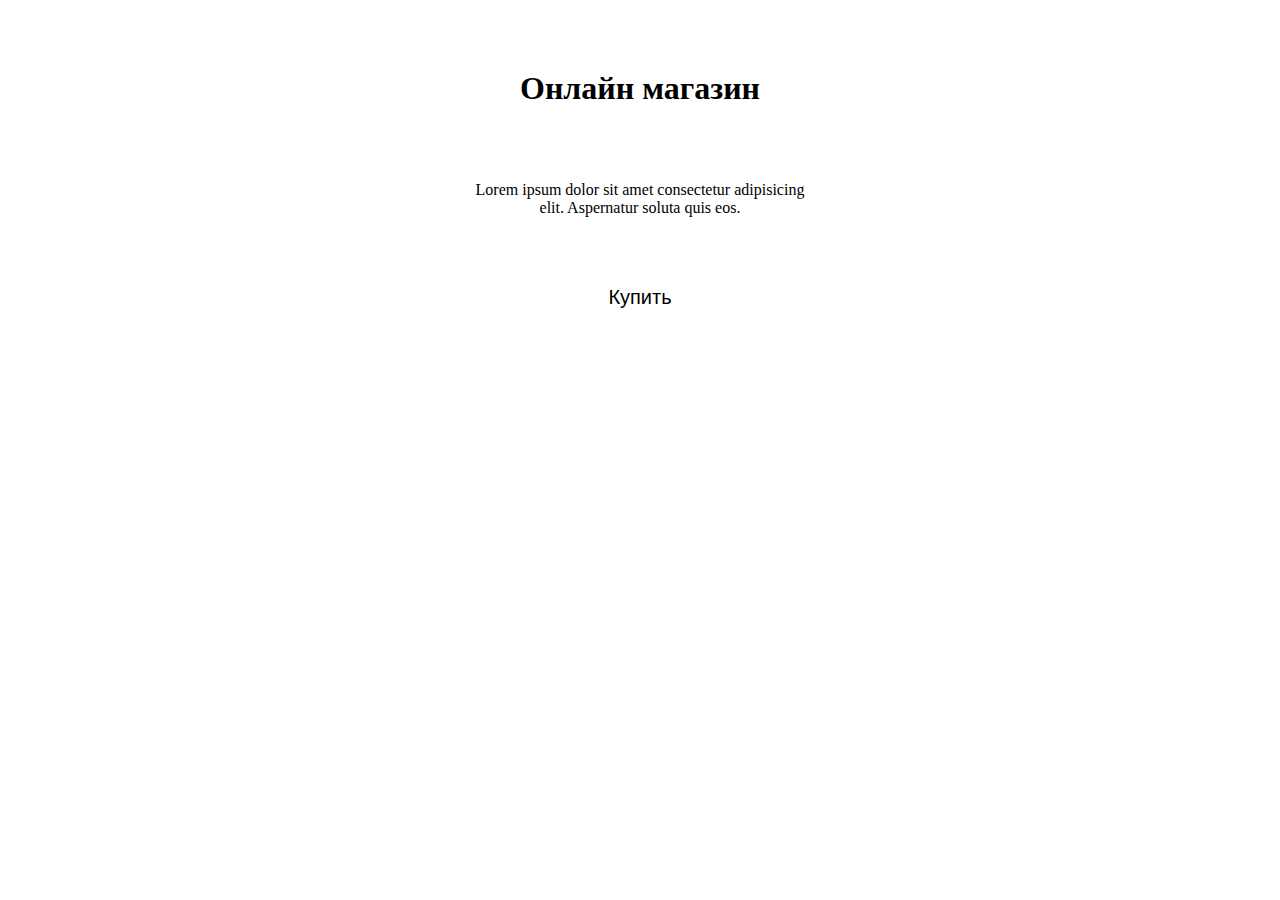
==== index.html @ 07dc614e "Update index.html" ====
<!DOCTYPE html>
<html lang="ru">
<head>
    <meta charset="UTF-8">
    <meta name="viewport" content="width=device-width, initial-scale=1.0">
    <title>Shop</title>
    <style>
        * {
            margin: 0;
            padding: 0;
            box-sizing: border-box;
        }

        body {
            font-family: 'Times New Roman', Times, serif;
            font-weight: 200;
            color: var(--tg-theme-text-color);
            background-color: var(--tg-theme-bg-color);
        }

        #main {
            width: 100%;
            padding: 20px;
            text-align: center;
        }

        h1 {
            margin-top: 50px;
            margin-bottom: 10px;
        }

        img {
            width: 70px;
            margin: 30px auto;
        }

        p {
            width: 350px;
            margin: 0 auto;
        }

        button {
            border: 0;
            border-radius: 5px;
            margin-top: 50px;
            height: 60px;
            width: 200px;
            font-size: 20px;
            font-weight: 500;
            cursor: pointer;
            transition: all 500ms ease;
            color: var(--tg-theme-button-color);
            background-color: var(--tg-theme-button-text-color);
        }

        button:hover {
            background: var(--tg-theme-secondary-bg-color);
        }

        #form {
            display: none;
            text-align: center;
        }

        input {
            width: 90%;
            outline: none;
            margin: 10px 5%;
            padding: 15px 10px;
            font-size: 14px;
            border: 2px solid silver;
            border-radius: 5px;
        }

        input:focus {
            border-color: #db5d5d;
        }
    </style>
</head>
<body>
    <div id="main">
        <h1>Онлайн магазин</h1>
        <img src="https://cdn-icons-png.flaticon.com/512/3480/3480641.png" alt="">
        <p>Lorem ipsum dolor sit amet consectetur adipisicing elit. Aspernatur soluta quis eos.</p>
        <button id="buy">Купить</button>
    </div>
    <form id="form">
        <h1>Оформление покупки</h1>
        <input type="text" placeholder="Имя" id="user_name">
        <input type="text" placeholder="Email" id="user_email">
        <input type="text" placeholder="Телефон" id="user_phone">
        <div id="error"></div>
        <button id="order">Оформить</button>
    </form>

    <script src="https://telegram.org/js/telegram-web-app.js"></script> 
    <!--подключает всякие удобные функции для нас, которые описаны в документации-->

    <script>
        let tg = window.Telegram.WebApp; <!--позволяет использовать эти функции-->
        let buy = document.getElementById("buy")
        let order = document.getElementById("order")
        tg.expand() <!--Расширяет экран(если не написать, то возможно, на телефоне отображался бы некорректно-->

        buy.addEventListener("click", () => {
            document.getElementById("error).innerText = ''
            document.getElementById("main").style.display = "none"
            document.getElementById("form").style.display = "block"
            document.getElementById("user_name").value = tg.initDataUnsafe.user.first_name + " " + tg.initDataUnsafe.user.last_name 
        })

        order.addEventListener("click", () => {
            let name = document.getElementById("user_name").value
            let email = document.getElementById("user_email").value
            let phone = document.getElementById("user_phone").value
            if(name.length < 5) {
                document.getElementById("error).innerText = 'Ошибка в имени'
                return
            }
            <!--Ещё проверки-->
            tg.close();
        })
    </script>
</body>
</html>
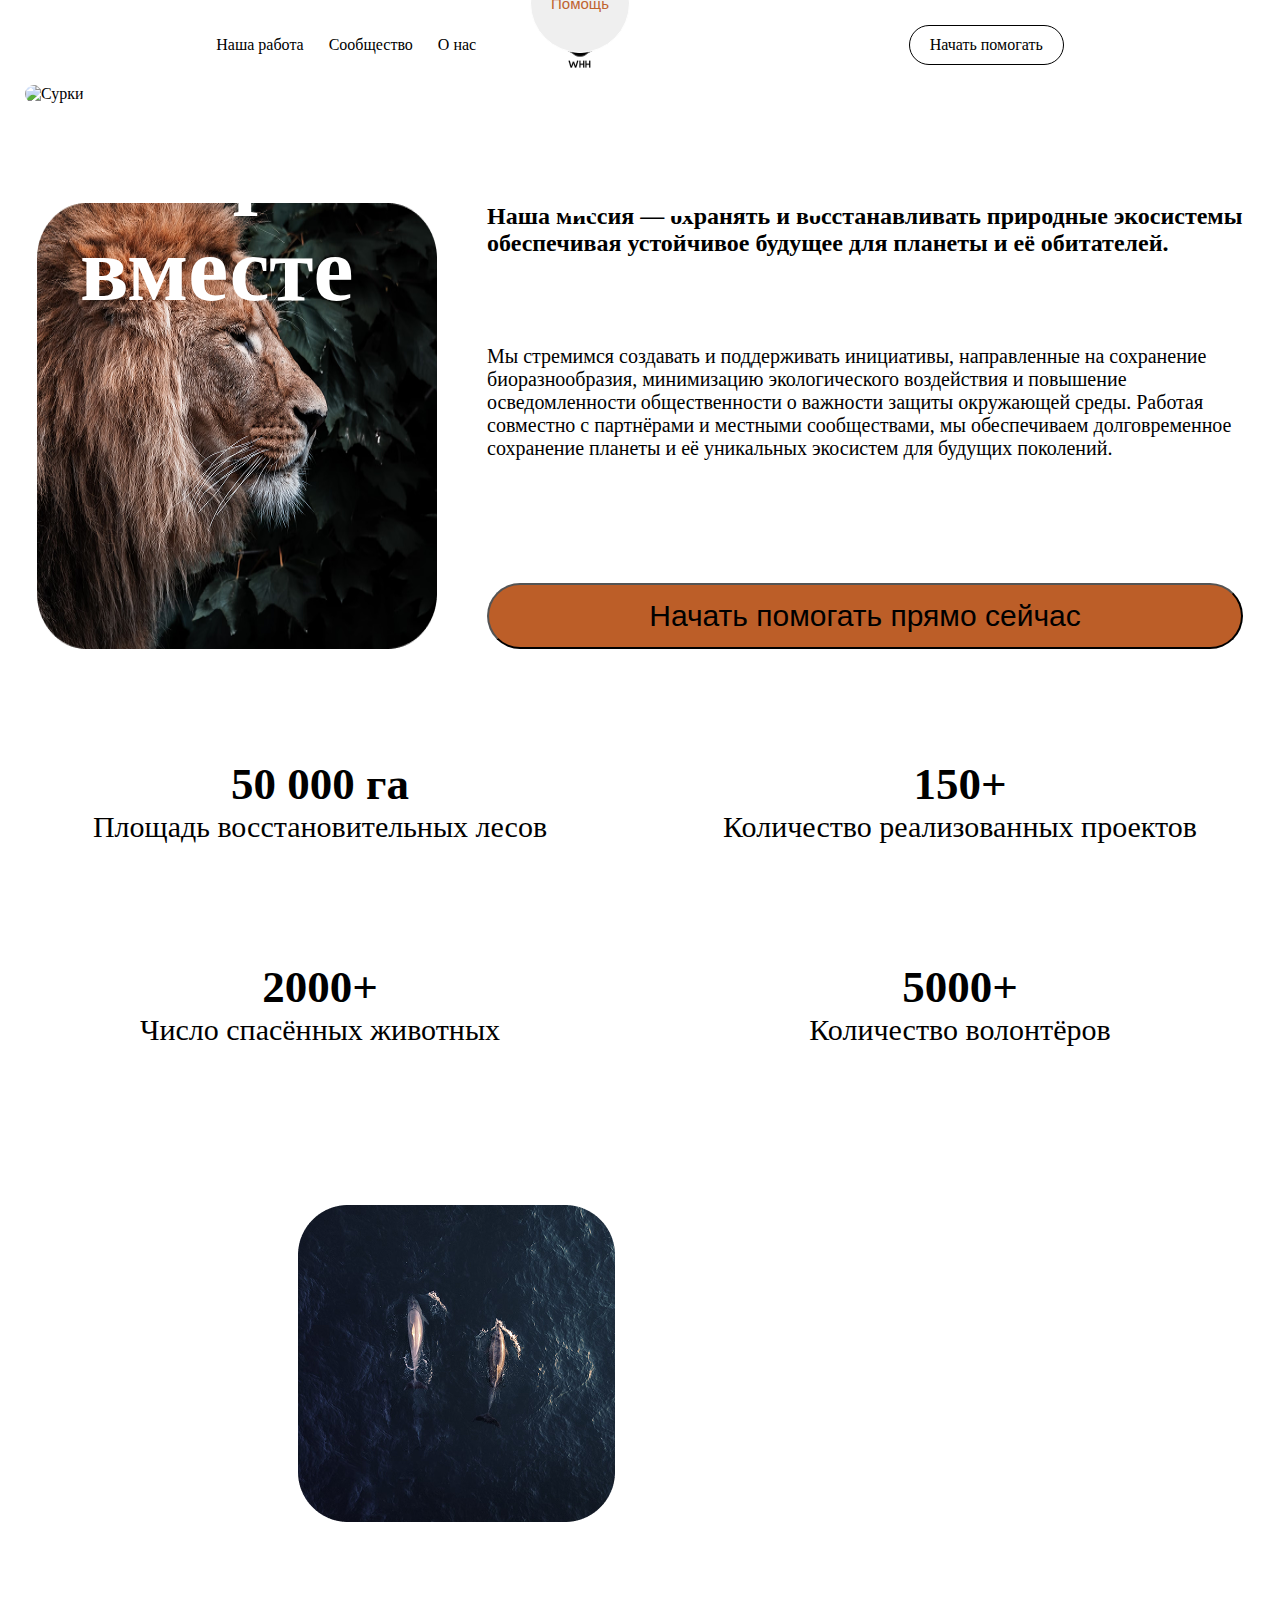
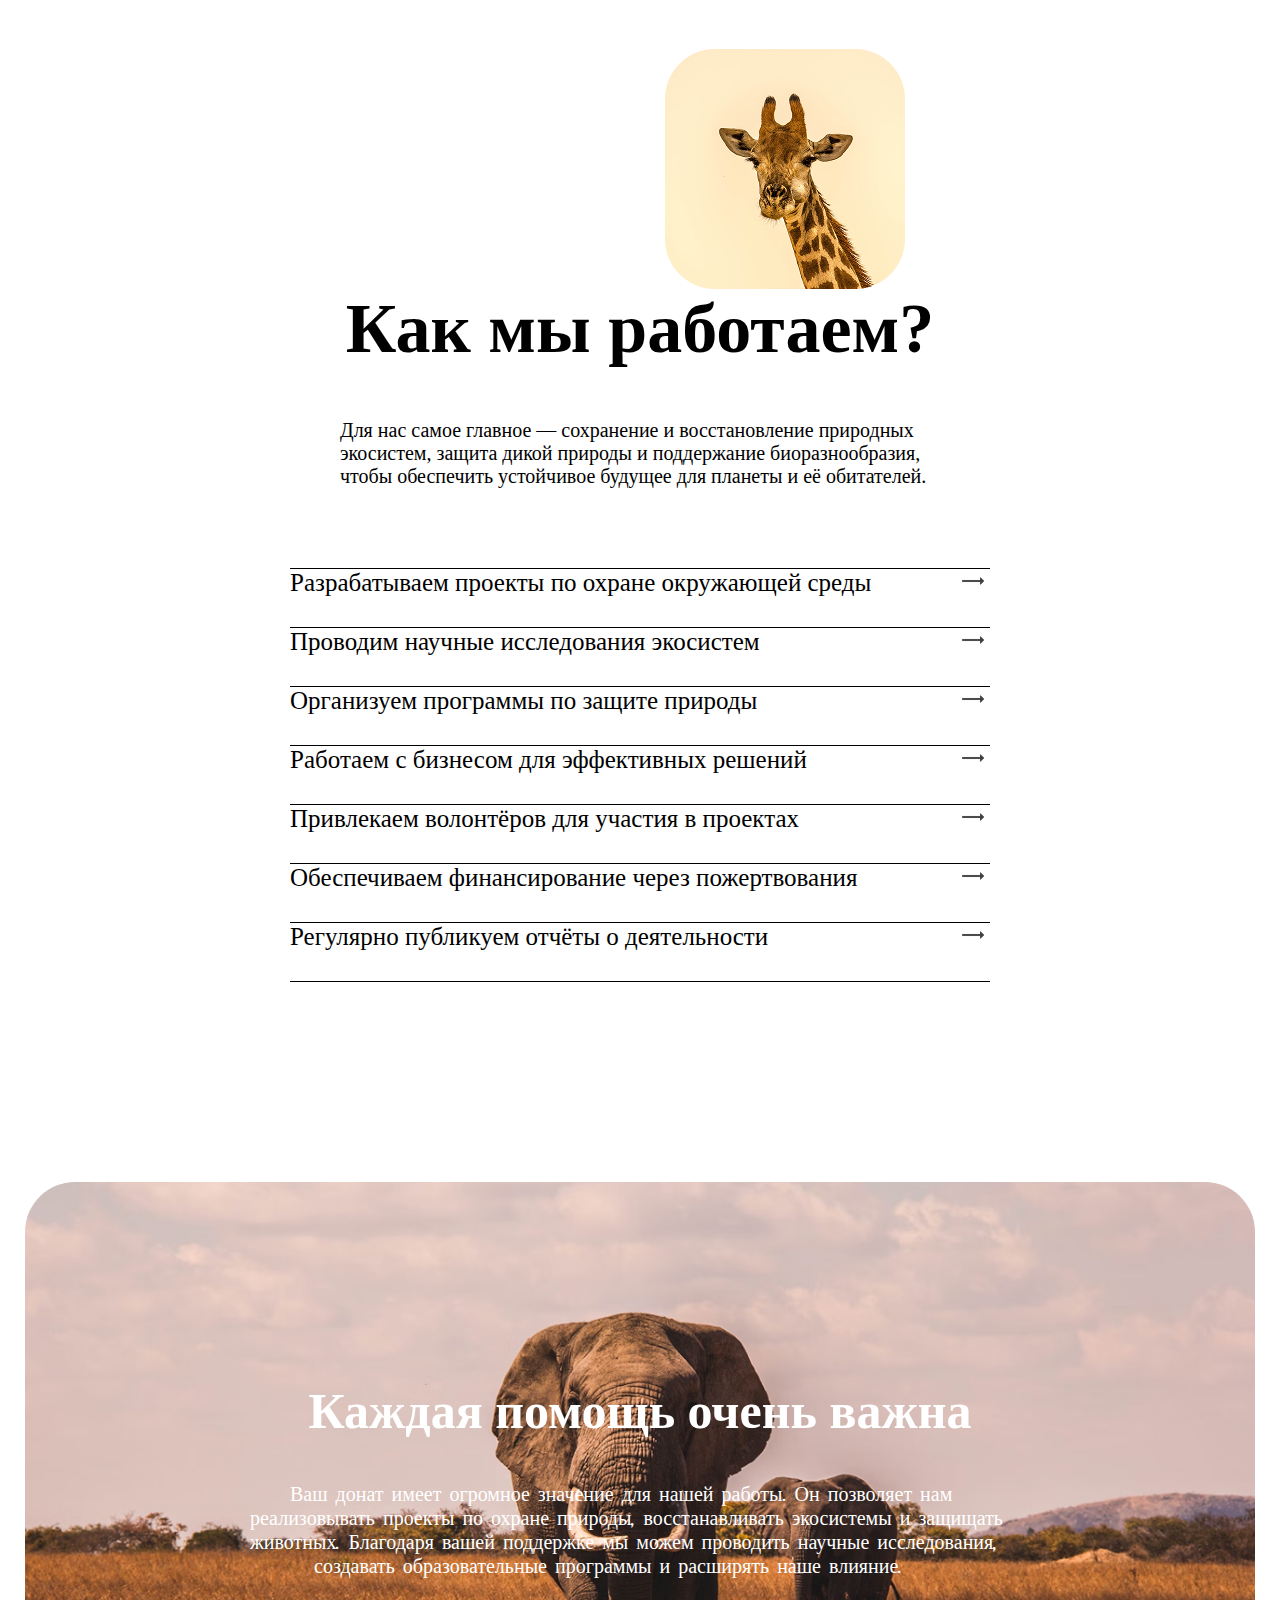
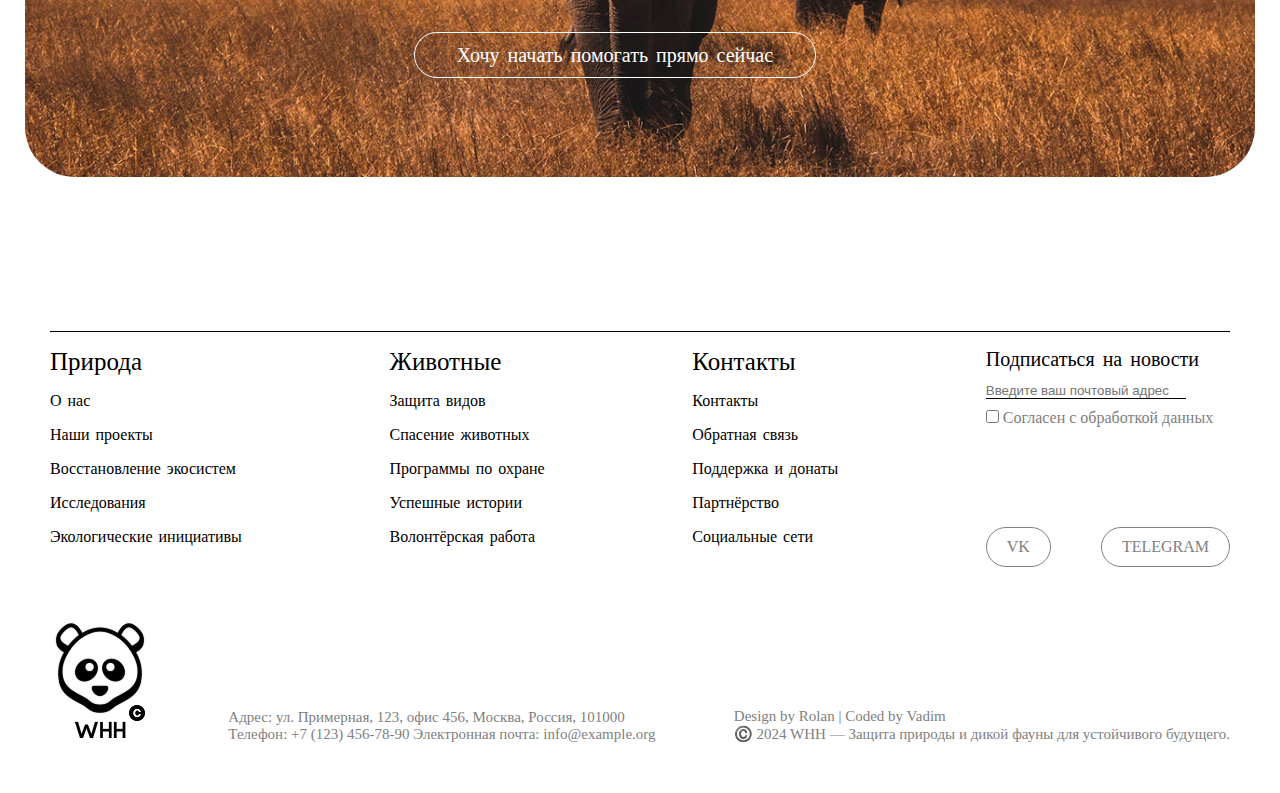
==== commit 7314440f: "SaveNature Project" ====
--- a/index.html
+++ b/index.html
@@ -1,125 +1,136 @@
 <!DOCTYPE html>
-<html lang="ru">
+<html lang="en">
 <head>
     <meta charset="UTF-8">
     <meta name="viewport" content="width=device-width, initial-scale=1.0">
-    <title>Shop</title>
-    <style>
-        * {
-            margin: 0;
-            padding: 0;
-            box-sizing: border-box;
-        }
+    <link rel="stylesheet" href="style.css">
+    <title>Nature</title>
 
-        body {
-            font-family: 'Times New Roman', Times, serif;
-            font-weight: 200;
-            color: var(--tg-theme-text-color);
-            background-color: var(--tg-theme-bg-color);
-        }
-
-        #main {
-            width: 100%;
-            padding: 20px;
-            text-align: center;
-        }
-
-        h1 {
-            margin-top: 50px;
-            margin-bottom: 10px;
-        }
-
-        img {
-            width: 70px;
-            margin: 30px auto;
-        }
-
-        p {
-            width: 350px;
-            margin: 0 auto;
-        }
-
-        button {
-            border: 0;
-            border-radius: 5px;
-            margin-top: 50px;
-            height: 60px;
-            width: 200px;
-            font-size: 20px;
-            font-weight: 500;
-            cursor: pointer;
-            transition: all 500ms ease;
-            color: var(--tg-theme-button-color);
-            background-color: var(--tg-theme-button-text-color);
-        }
-
-        button:hover {
-            background: var(--tg-theme-secondary-bg-color);
-        }
-
-        #form {
-            display: none;
-            text-align: center;
-        }
-
-        input {
-            width: 90%;
-            outline: none;
-            margin: 10px 5%;
-            padding: 15px 10px;
-            font-size: 14px;
-            border: 2px solid silver;
-            border-radius: 5px;
-        }
-
-        input:focus {
-            border-color: #db5d5d;
-        }
-    </style>
 </head>
 <body>
-    <div id="main">
-        <h1>Онлайн магазин</h1>
-        <img src="https://cdn-icons-png.flaticon.com/512/3480/3480641.png" alt="">
-        <p>Lorem ipsum dolor sit amet consectetur adipisicing elit. Aspernatur soluta quis eos.</p>
-        <button id="buy">Купить</button>
-    </div>
-    <form id="form">
-        <h1>Оформление покупки</h1>
-        <input type="text" placeholder="Имя" id="user_name">
-        <input type="text" placeholder="Email" id="user_email">
-        <input type="text" placeholder="Телефон" id="user_phone">
-        <div id="error"></div>
-        <button id="order">Оформить</button>
-    </form>
+    
+    <header>
+        <nav>
+            <div class="info">
+                <a href="#">Наша работа</a>
+                <a href="#">Сообщество</a>
+                <a href="#">О нас</a>
+            </div>
+            <img src="Логотип в Header.png" alt="Логотип">
+            <a href="#" class="start-help">Начать помогать</a>
+        </nav>
+        <div class="meerkats">
+            <img src="Картинка сурков.svg" alt="Сурки">
+            <h1>Сохраним природу вместе</h1>
+            <p>Защитим природу и животных — наше будущее зависит от нас!</p>
+            <button>Помощь</button>
+        </div>
+    </header>
 
-    <script src="https://telegram.org/js/telegram-web-app.js"></script> 
-    <!--подключает всякие удобные функции для нас, которые описаны в документации-->
+    <main>
+        <div class="section-1">
+            <img src="Картинка льва.png" alt="Лев">
+            <div class="description">
+                <h2>Наша миссия — охранять и восстанавливать природные экосистемы обеспечивая устойчивое будущее для планеты и её обитателей.</h2>
+                <p>Мы стремимся создавать и поддерживать инициативы, направленные на сохранение биоразнообразия, минимизацию экологического воздействия и повышение осведомленности общественности о важности защиты окружающей среды. Работая совместно с партнёрами и местными сообществами, мы обеспечиваем долговременное сохранение планеты и её уникальных экосистем для будущих поколений.</p>
+                <button>Начать помогать прямо сейчас</button>
+            </div>
+        </div>
+        <div class="section-2">
+            <div class="text-1">
+                <h2>50 000 га</h2>
+                <p>Площадь восстановительных лесов</p>
+            </div>
+            <div class="text-2">
+                <h2>150+</h2>
+                <p>Количество реализованных проектов</p>
+            </div>
+            <div class="text-3">
+                <h2>2000+</h2>
+                <p>Число спасённых животных</p>
+            </div>
+            <div class="text-4">
+                <h2>5000+</h2>
+                <p>Количество волонтёров</p>
+            </div>
+        </div>
+        <div class="section-3">
+            <div class="photos">
+                <img src="Картинка дельфинов.png" alt="Дельфины">
+                <img src="Картинка жирафа.png" alt="Жираф">
+            </div>
+            <div class="projects">
+                <h2>Как мы работаем?</h2>
+                <p>Для нас самое главное — сохранение и восстановление природных экосистем, защита дикой природы и поддержание биоразнообразия, чтобы обеспечить устойчивое будущее для планеты и её обитателей.</p>
+                <ul>
+                    <li><a href="#">Разрабатываем проекты по охране окружающей среды</a></li>
+                    <li><a href="#">Проводим научные исследования экосистем</a></li>
+                    <li><a href="#">Организуем программы по защите природы</a></li>
+                    <li><a href="#">Работаем с бизнесом для эффективных решений</a></li>
+                    <li><a href="#">Привлекаем волонтёров для участия в проектах</a></li>
+                    <li><a href="#">Обеспечиваем финансирование через пожертвования</a></li>
+                    <li><a href="#">Регулярно публикуем отчёты о деятельности</a></li>
+                </ul>
+            </div>
+        </div>
+        <div class="section-4">
+            <img src="Elephants.png" alt="Слон">
+            <div class="info-help">
+                <h2>Каждая помощь очень важна</h2>
+                <pre>                         Ваш донат имеет огромное значение для нашей работы. Он позволяет нам
+                    реализовывать проекты по охране природы, восстанавливать экосистемы и защищать
+                    животных. Благодаря вашей поддержке мы можем проводить научные исследования,
+                            создавать образовательные программы и расширять наше влияние.</pre>
+                <button>Хочу начать помогать прямо сейчас</button>
+            </div>
+        </div>
+    </main>
 
-    <script>
-        let tg = window.Telegram.WebApp; <!--позволяет использовать эти функции-->
-        let buy = document.getElementById("buy")
-        let order = document.getElementById("order")
-        tg.expand() <!--Расширяет экран(если не написать, то возможно, на телефоне отображался бы некорректно-->
+    <footer>
+        <div class="info-all">
+            <ul>
+                <li>Природа</li>
+                <li><a href="#">О нас</a></li>
+                <li><a href="#">Наши проекты</a></li>
+                <li><a href="#">Восстановление экосистем</a></li>
+                <li><a href="#">Исследования</a></li>
+                <li><a href="#">Экологические инициативы</a></li>
+            </ul>
+            <ul>
+                <li>Животные</li>
+                <li><a href="#">Защита видов</a></li>
+                <li><a href="#">Спасение животных</a></li>
+                <li><a href="#">Программы по охране</a></li>
+                <li><a href="#">Успешные истории</a></li>
+                <li><a href="#">Волонтёрская работа</a></li>
+            </ul>
+            <ul>
+                <li>Контакты</li>
+                <li><a href="#">Контакты</a></li>
+                <li><a href="#">Обратная связь</a></li>
+                <li><a href="#">Поддержка и донаты</a></li>
+                <li><a href="#">Партнёрство</a></li>
+                <li><a href="#">Социальные сети</a></li>
+            </ul>
+            <div class="subscribe-news">
+                <p>Подписаться на новости</p>
+                <input type="email" name="email" id="userEmail" placeholder="Введите ваш почтовый адрес">
+                <br>
+                <input type="checkbox" name="persData" id="persData">
+                <label for="persData">Согласен с обработкой данных</label>
+                <div class="social-media">
+                    <a href="#">VK</a>
+                    <a href="#">TELEGRAM</a>
+                </div>
+            </div>
+        </div>
+        <div class="contact-info">
+            <img src="Panda.png" alt="Логотип">
+            <p>Адрес: ул. Примерная, 123, офис 456, Москва, Россия, 101000<br>Телефон: +7 (123) 456-78-90 Электронная почта: info@example.org</p>
+            <p>Design by Rolan | Coded by Vadim<br>©️ 2024 WHH — Защита природы и дикой фауны для устойчивого будущего.</p>
+        </div>
+    </footer>
 
-        buy.addEventListener("click", () => {
-            document.getElementById("error).innerText = ''
-            document.getElementById("main").style.display = "none"
-            document.getElementById("form").style.display = "block"
-            document.getElementById("user_name").value = tg.initDataUnsafe.user.first_name + " " + tg.initDataUnsafe.user.last_name 
-        })
-
-        order.addEventListener("click", () => {
-            let name = document.getElementById("user_name").value
-            let email = document.getElementById("user_email").value
-            let phone = document.getElementById("user_phone").value
-            if(name.length < 5) {
-                document.getElementById("error).innerText = 'Ошибка в имени'
-                return
-            }
-            <!--Ещё проверки-->
-            tg.close();
-        })
-    </script>
+    <script src="1.js"></script>
 </body>
-</html>
+</html>--- a/style.css
+++ b/style.css
@@ -0,0 +1,525 @@
+* {
+    margin: 0;
+    padding: 0;
+}
+
+@font-face {
+    font-family: "Kulim Park";
+    src: url('Kulim_Park/KulimPark-BoldItalic.ttf');
+}
+
+a {
+    text-decoration: none;
+}
+
+/* Навигация */
+nav {
+    position: relative;
+    display: flex;
+    justify-content: space-around;
+    align-items: center;
+    padding-top: 25px;
+}
+
+nav .info {
+    display: flex;
+    gap: 25px;
+}
+
+nav img {
+    position: absolute;
+    top: 50%;
+    left: 50%;
+    transform: translate(-170%, -40%);
+}
+
+nav a {
+    color: black;
+}
+
+.start-help {
+    border: 1px solid black;
+    border-radius: 50px;
+    padding: 10px 20px;
+}
+
+.start-help:hover {
+    background-color: gainsboro;
+}
+
+/* Фото с сурикатами и текст */
+.meerkats {
+    position: relative;
+    padding-top: 20px;
+    padding-left: 25px;
+    padding-right: 25px;
+}
+
+.meerkats img {
+    width: 100%;
+    border-radius: 50px;
+}
+
+.meerkats h1 {
+    position: absolute;
+    top: 50px;
+    left: 80px;
+    width: 1500px;
+    font-size: 150px;
+    color: white;
+}
+
+.meerkats p {
+    position: absolute;
+    top: 300px;
+    right: 10px;
+    width: 800px;
+    font-size: 50px;
+    color: white;
+}
+
+.meerkats button {
+    position: absolute;
+    bottom: 50px;
+    left: 50%;
+    transform: translateX(-165px);
+    width: 200px;
+    height: 200px;
+    border: 1px solid white;
+    border-radius: 100%;
+    font-size: 22px;
+    cursor: pointer;
+    color: #BF632F;
+}
+
+.meerkats button::before {
+    position: absolute;
+    top: -15px;
+    right: -17px;
+    width: 230px;
+    height: 230px;
+    border: 1px solid white;
+    border-radius: 100%;
+    content: "";
+}
+
+.meerkats button:hover {
+    background-color: lightsalmon;
+}
+
+/* Лев и текст */
+.section-1 {
+    display: flex;
+    flex-wrap: wrap;
+    justify-content: center;
+    gap: 50px;
+    padding-top: 100px;
+}
+
+
+.section-1 .description {
+    display: flex;
+    flex-direction: column;
+    gap: 40px;
+}
+
+.section-1 .description h2 {
+    width: 756px;
+    height: 102px;
+}
+
+.section-1 .description p {
+    width: 751px;
+    height: 138px;
+    font-size: 20px;
+}
+
+.section-1 .description button {
+    margin-top: 60px;
+    height: 66px;
+    background-color: #BC5E28;
+    border-radius: 50px;
+    font-size: 30px;
+    cursor: pointer;
+}
+
+/* Статистика */
+.section-2 {
+    display: grid;
+    grid-template-columns: 50% 50%;
+    padding-top: 100px;
+}
+
+.section-2 div {
+    display: flex;
+    flex-direction: column;
+    align-items: center;
+    justify-content: center;
+    height: 103px;
+    font-size: 30px;
+}
+
+.section-2 .text-1,
+.section-2 .text-2 {
+    margin-bottom: 100px;
+}
+
+/* 2 картинки и что компания делает */
+.section-3 {
+    display: flex;
+    flex-wrap: wrap;
+    justify-content: space-around;
+    padding-top: 150px;
+}
+
+.section-3 .photos {
+    display: grid;
+    grid-template-columns: 317px 317px;
+    grid-template-rows: 317px 317px;
+    grid-template-areas: 
+    "dolphin ."
+    ". giraffe";
+    gap: 50px;
+}
+
+.section-3 .photos img:first-child {
+    grid-area: dolphin;
+}
+
+.section-3 .photos img:last-child {
+    grid-area: giraffe;
+    align-self: flex-end;
+}
+
+.section-3 .projects {
+    display: flex;
+    flex-direction: column;
+    align-items: center;
+    gap: 50px;
+}
+
+.section-3 .projects h2 {
+    font-size: 70px;
+}
+
+.section-3 .projects p {
+    width: 600px;
+    font-size: 20px;
+}
+
+.section-3 .projects ul li {
+    position: relative;
+    width: 700px;
+    list-style-type: none;
+    border-top: 1px solid black;
+    margin-top: 30px;
+    font-size: 25px;
+}
+
+.section-3 .projects ul li a {
+    color: black;
+}
+
+.section-3 .projects ul li::after {
+    position: absolute;
+    right: 5px;
+    content: url('Right\ Arrow.png')
+}
+
+.section-3 .projects ul {
+    border-bottom: 1px solid black;
+}
+
+.section-3 .projects ul li:last-child {
+    margin-bottom: 30px;
+}
+
+/* Слоны и текст */
+.section-4 {
+    position: relative;
+    padding-top: 200px;
+    padding-left: 25px;
+    padding-right: 25px;
+}
+
+.section-4 img {
+    width: 100%;
+    border-radius: 50px;
+}
+
+.section-4 .info-help {
+    display: flex;
+    flex-direction: column;
+    align-items: center;
+    justify-content: center;
+}
+
+.section-4 .info-help h2 {
+    position: absolute;    
+    top: 50%;
+    font-size: 50px;
+    color: white;
+}
+
+.section-4 .info-help pre {
+    position: absolute;
+    top: 50%;
+    transform: translate(-250px,100px);
+    width: 600px;
+    font-size: 20px;
+    color: white;
+    font-family: "Kulim Park", "sans-serif";
+}
+
+.section-4 .info-help button {
+    position: absolute;
+    top: 50%;
+    transform: translate(-25px, 250px);
+    width: 402px;
+    color: white;
+    background-color: transparent;
+    border-radius: 50px;
+    border: 1px solid white;
+    padding: 10px 30px;
+    font-size: 20px;
+    font-family: "Kulim Park", "sans-serif";
+    cursor: pointer;
+}
+
+.section-4 .info-help button:hover {
+    background-color: #BF632F;
+}
+
+/* Подвал */
+footer {
+    margin-top: 150px;
+}
+
+.info-all {
+    display: flex;
+    justify-content: space-between;
+    border-top: 1px solid black;
+    margin-right: 50px;
+    margin-left: 50px;
+}
+
+.info-all ul li {
+    list-style-type: none;
+    padding-top: 15px;
+}
+
+.info-all ul li:first-child {
+    font-family: "Kulim Park", "sans-serif";
+    font-size: 25px;
+}
+
+.info-all ul li a {
+    font-family: "Kulim Park", "sans-serif";
+    color: black;
+}
+
+.info-all .subscribe-news {
+    padding-top: 15px;
+}
+
+.info-all .subscribe-news p {
+    margin-bottom: 10px;
+    font-family: "Kulim Park", "sans-serif";
+    font-size: 20px;
+}
+
+.info-all .subscribe-news input[type="email"] {
+    border: none;
+    border-bottom: 1px solid black;
+    width: 200px;
+    margin-bottom: 10px;
+}
+
+.info-all .subscribe-news label[for="persData"] {
+    color:  gray;
+}
+
+.info-all .subscribe-news .social-media {
+    display: flex;
+    gap: 50px;
+    margin-top: 100px;
+}
+
+.info-all .subscribe-news .social-media a {
+    color:  gray;
+    border: 1px solid gray;
+    border-radius: 50px;
+    padding: 10px 20px;
+}
+
+.contact-info {
+    display: flex;
+    justify-content: space-between;
+    align-items: flex-end;
+    margin: 50px;
+}
+
+.contact-info p {
+    font-size: 15px;
+    color: gray;
+}
+
+@media (max-width: 1400px) {
+    .meerkats h1 {
+        width: 1000px;
+        font-size: 90px;
+    }
+    
+    .meerkats p {
+        top: 200px;
+        right: 5px;
+        width: 400px;
+        font-size: 25px;
+    }
+    
+    .meerkats button {
+        bottom: 50px;
+        left: 50%;
+        transform: translateX(-110px);
+        width: 100px;
+        height: 100px;
+        font-size: 15px;
+    }
+
+    .meerkats button::before {
+        width: 130px;
+        height: 130px;
+    }
+}
+
+@media (max-width: 1000px) {
+    .meerkats h1 {
+        top: 30px;
+        left: 50px;
+        width: 800px;
+        font-size: 70px;
+    }
+    
+    .meerkats p {
+        top: 150px;
+        right: 20px;
+        width: 300px;
+        font-size: 20px;
+    }
+    
+    .meerkats button {
+        bottom: 50px;
+        left: 50%;
+        transform: translateX(-10px);
+        width: 80px;
+        height: 80px;
+        font-size: 15px;
+    }
+
+    .meerkats button::before {
+        width: 110px;
+        height: 110px;
+    }
+
+    nav img {
+        transform: translate(25%, -40%);
+    }
+
+    .section-4 .info-help h2 {
+        font-size: 40px;
+    }
+    
+    .section-4 .info-help pre {
+        transform: translate(-100px,70px);
+        font-size: 15px;
+    }
+    
+    .section-4 .info-help button {
+        transform: translate(-25px, 170px);
+    }
+}
+
+@media (max-width: 700px) {
+    nav {
+        margin-top: 25px;
+    }
+
+    nav img {
+        top: 0%;
+        left: 0%;
+    }
+
+    .meerkats h1 {
+        width: 300px;
+        font-size: 30px;
+    }
+    
+    .meerkats p {
+        top: 80px;
+        right: 30px;
+        width: 150px;
+        font-size: 10px;
+    }
+    
+    .meerkats button {
+        bottom: 50px;
+        left: 50%;
+        transform: translate(-30px, 30px);
+        width: 50px;
+        height: 50px;
+        font-size: 10px;
+    }
+
+    .meerkats button::before {
+        width: 60px;
+        height: 60px;
+        top: -6px;
+        right: -7px;
+    }
+
+    .section-1 .description h2 {
+        width: 300px;
+        height: 102px;
+    }
+    
+    .section-1 .description p {
+        width: 300px;
+        height: 138px;
+        margin-top: 30px;
+        font-size: 15px;
+    }
+    
+    .section-1 .description button {
+        margin-top: 60px;
+        height: 33px;
+        font-size: 15px;
+    }
+
+    .section-3 {
+        margin-left: 25px;
+    }
+
+    .section-3 .projects ul li {
+        width: 600px;
+    }
+
+    .section-4 .info-help h2 {  
+        top: 60%;
+        font-size: 20px;
+    }
+    
+    .section-4 .info-help pre {
+        top: 50%;
+        transform: translate(-10px,70px);
+        width: 500px;
+        font-size: 10px;
+    }
+    
+    .section-4 .info-help button {
+        top: 50%;
+        transform: translate(-10px, 130px);
+        padding: 5px 1px;
+        width: 150px;
+        font-size: 5px;
+    }
+}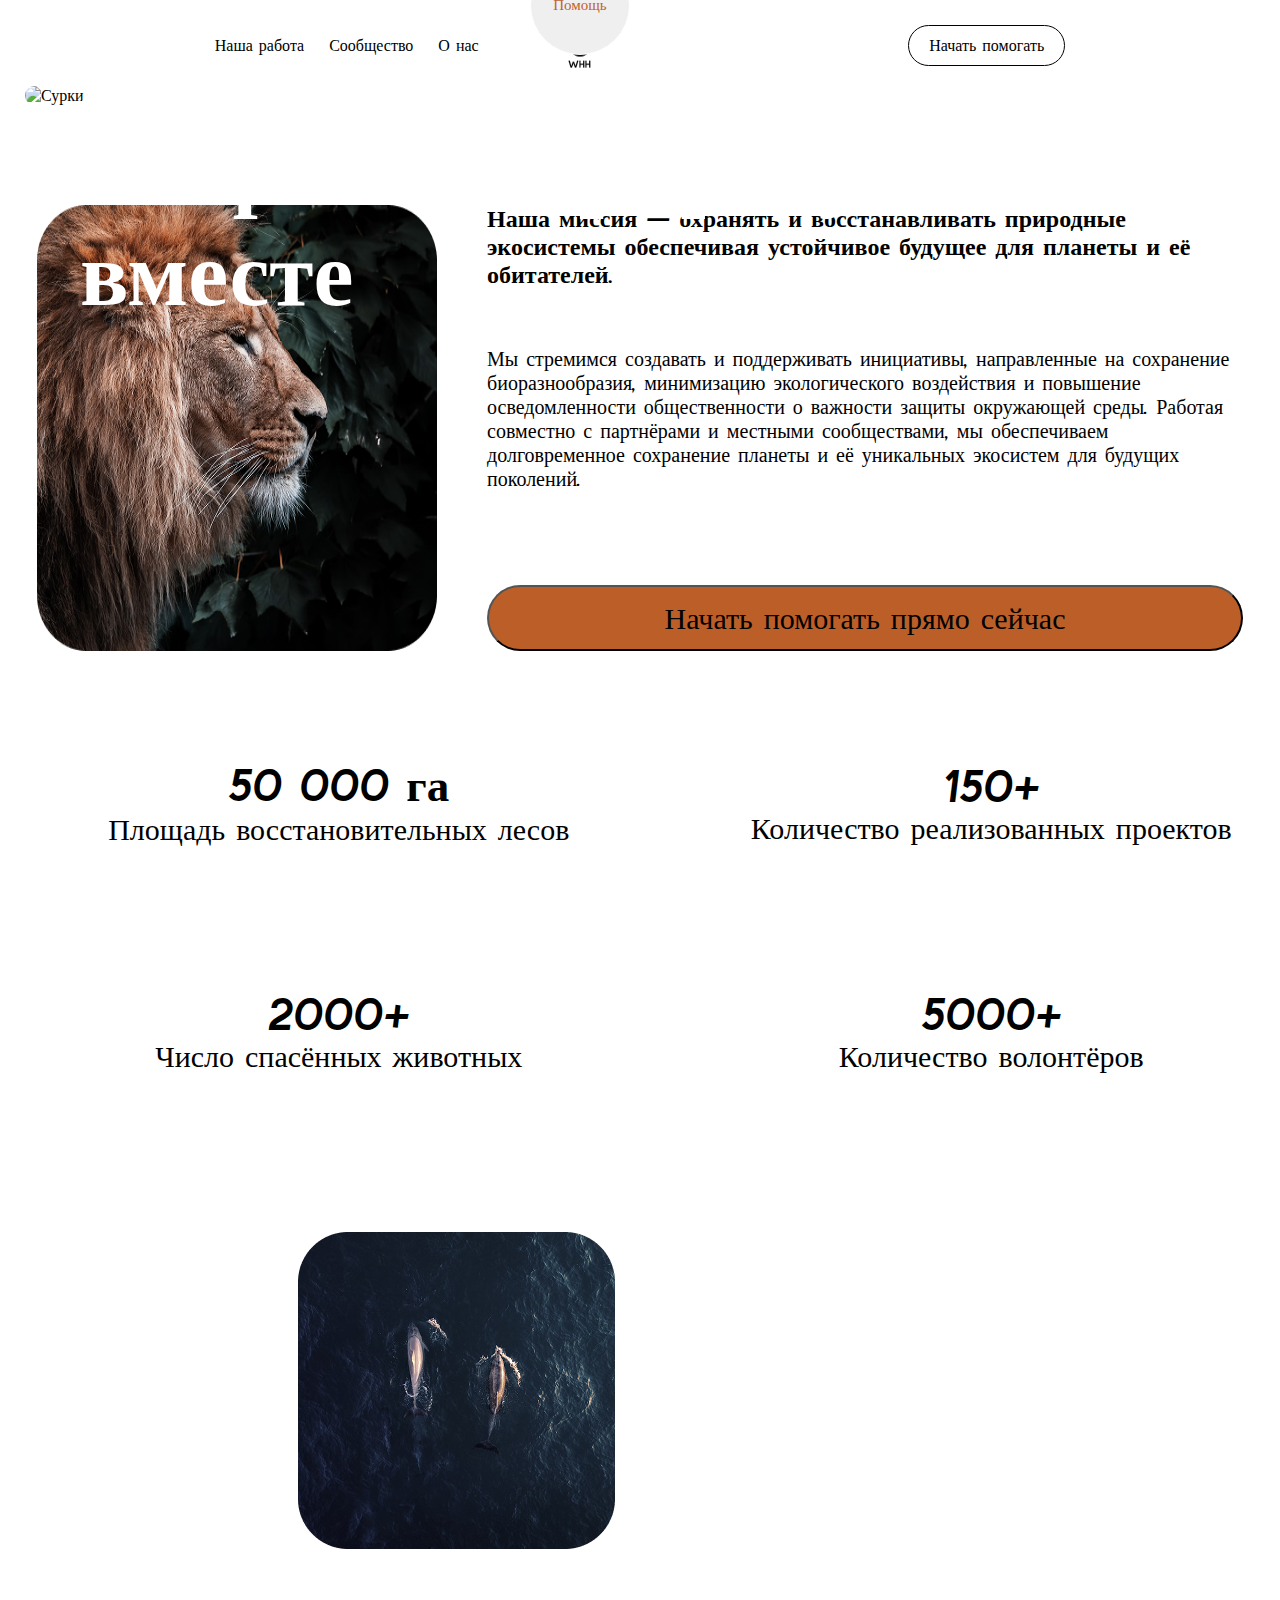
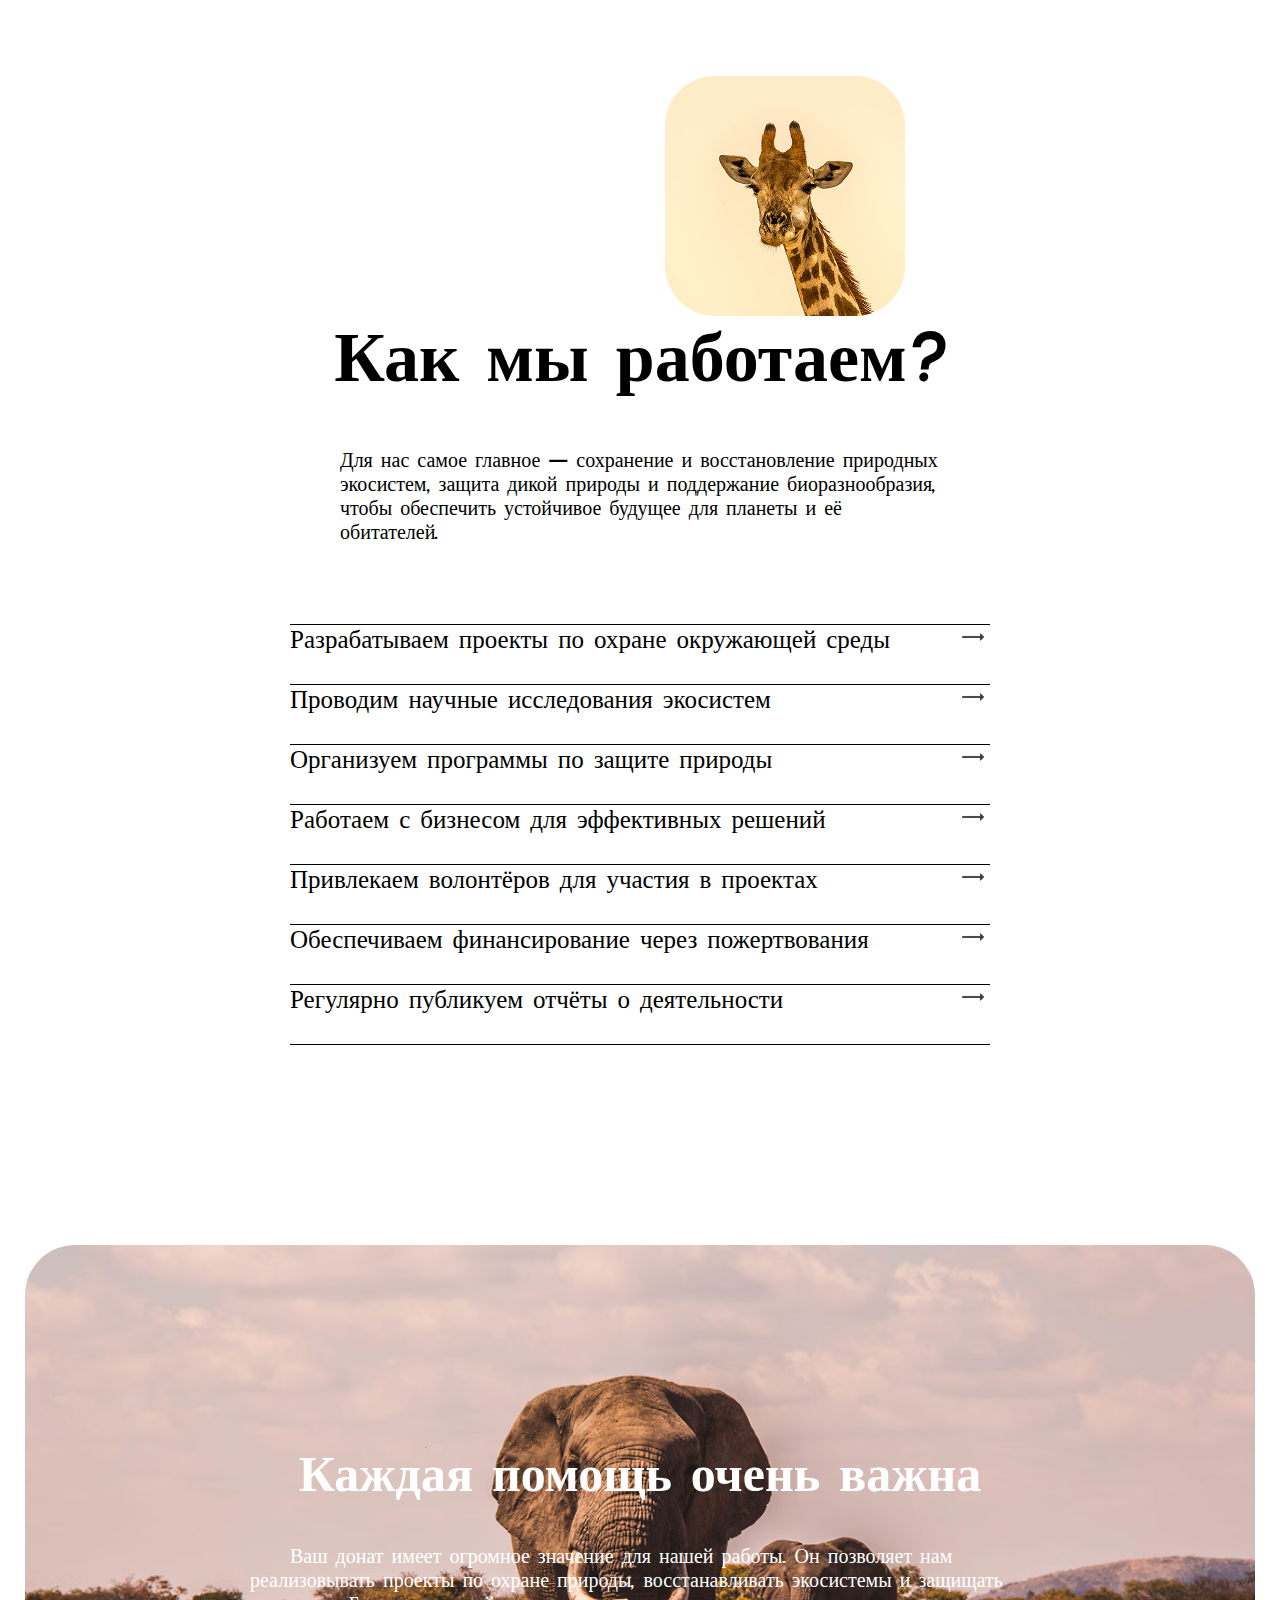
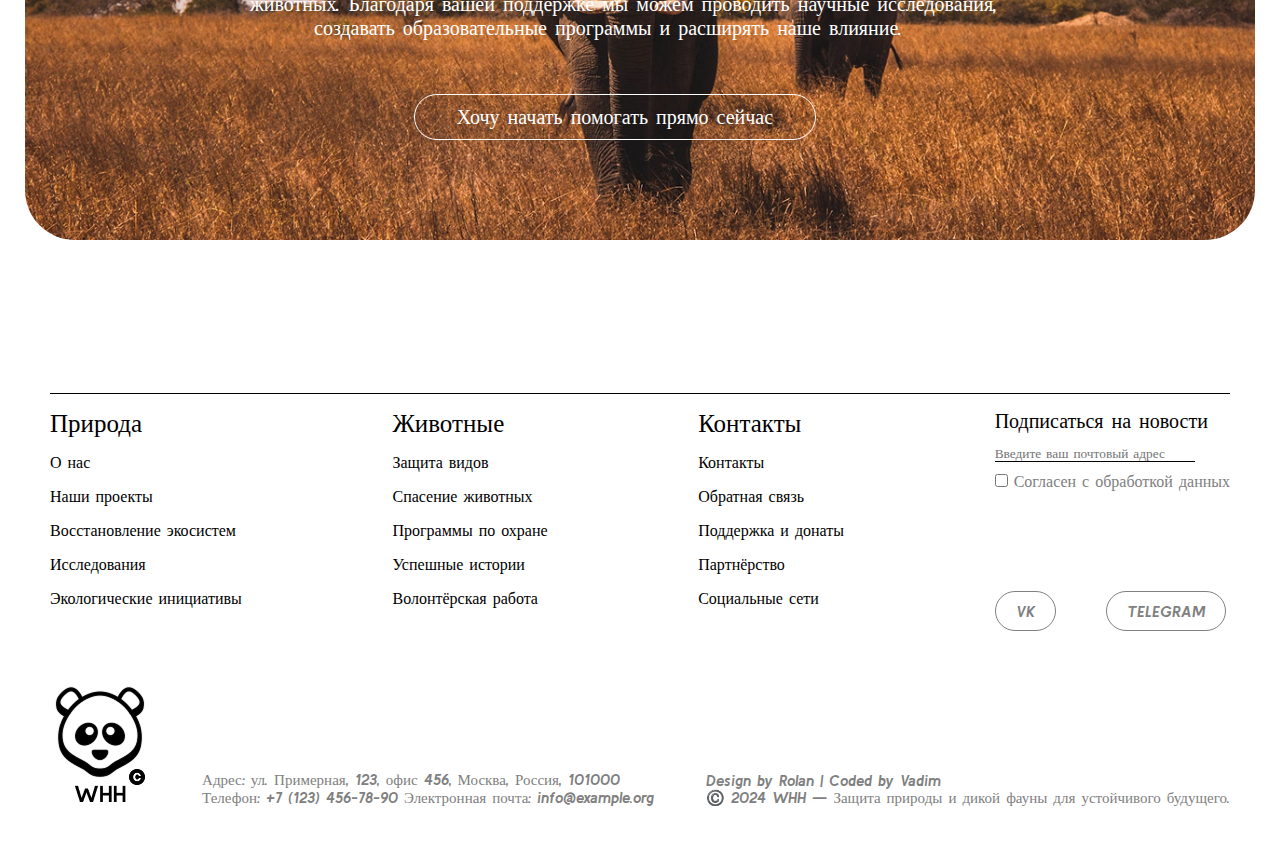
==== commit 0736b7ae: "Update index.html" ====
--- a/index.html
+++ b/index.html
@@ -4,6 +4,7 @@
     <meta charset="UTF-8">
     <meta name="viewport" content="width=device-width, initial-scale=1.0">
     <link rel="stylesheet" href="style.css">
+    <link rel="icon" href="landscape.png" type="image/png">
     <title>Nature</title>
 
 </head>
@@ -133,4 +134,4 @@
 
     <script src="1.js"></script>
 </body>
-</html>+</html>
--- a/style.css
+++ b/style.css
@@ -6,6 +6,10 @@
 @font-face {
     font-family: "Kulim Park";
     src: url('Kulim_Park/KulimPark-BoldItalic.ttf');
+}
+
+* {
+    font-family: "Kulim Park", "sans-serif";
 }
 
 a {
@@ -148,6 +152,8 @@
     display: grid;
     grid-template-columns: 50% 50%;
     padding-top: 100px;
+    margin-left: 25px;
+    gap: 25px;
 }
 
 .section-2 div {
@@ -174,8 +180,8 @@
 
 .section-3 .photos {
     display: grid;
-    grid-template-columns: 317px 317px;
-    grid-template-rows: 317px 317px;
+    grid-template-columns: 1fr 1fr;
+    grid-template-rows: 1fr 1fr;
     grid-template-areas: 
     "dolphin ."
     ". giraffe";
@@ -297,6 +303,7 @@
 
 .info-all {
     display: flex;
+    flex-wrap: wrap;
     justify-content: space-between;
     border-top: 1px solid black;
     margin-right: 50px;
@@ -495,12 +502,26 @@
         font-size: 15px;
     }
 
-    .section-3 {
-        margin-left: 25px;
+    .section-3 .photos {
+        grid-template-columns: 1fr;
+        grid-template-areas: 
+        "dolphin"
+        "giraffe";
+    }
+
+    .section-3 .projects h2 {
+        margin-top: 50px;
+        width: 400px;
+        font-size: 40px;
+    }
+
+    .section-3 .projects p {
+        width: 400px;
+        font-size: 15px;
     }
 
     .section-3 .projects ul li {
-        width: 600px;
+        width: 400px;
     }
 
     .section-4 .info-help h2 {  
@@ -522,4 +543,4 @@
         width: 150px;
         font-size: 5px;
     }
-}+}
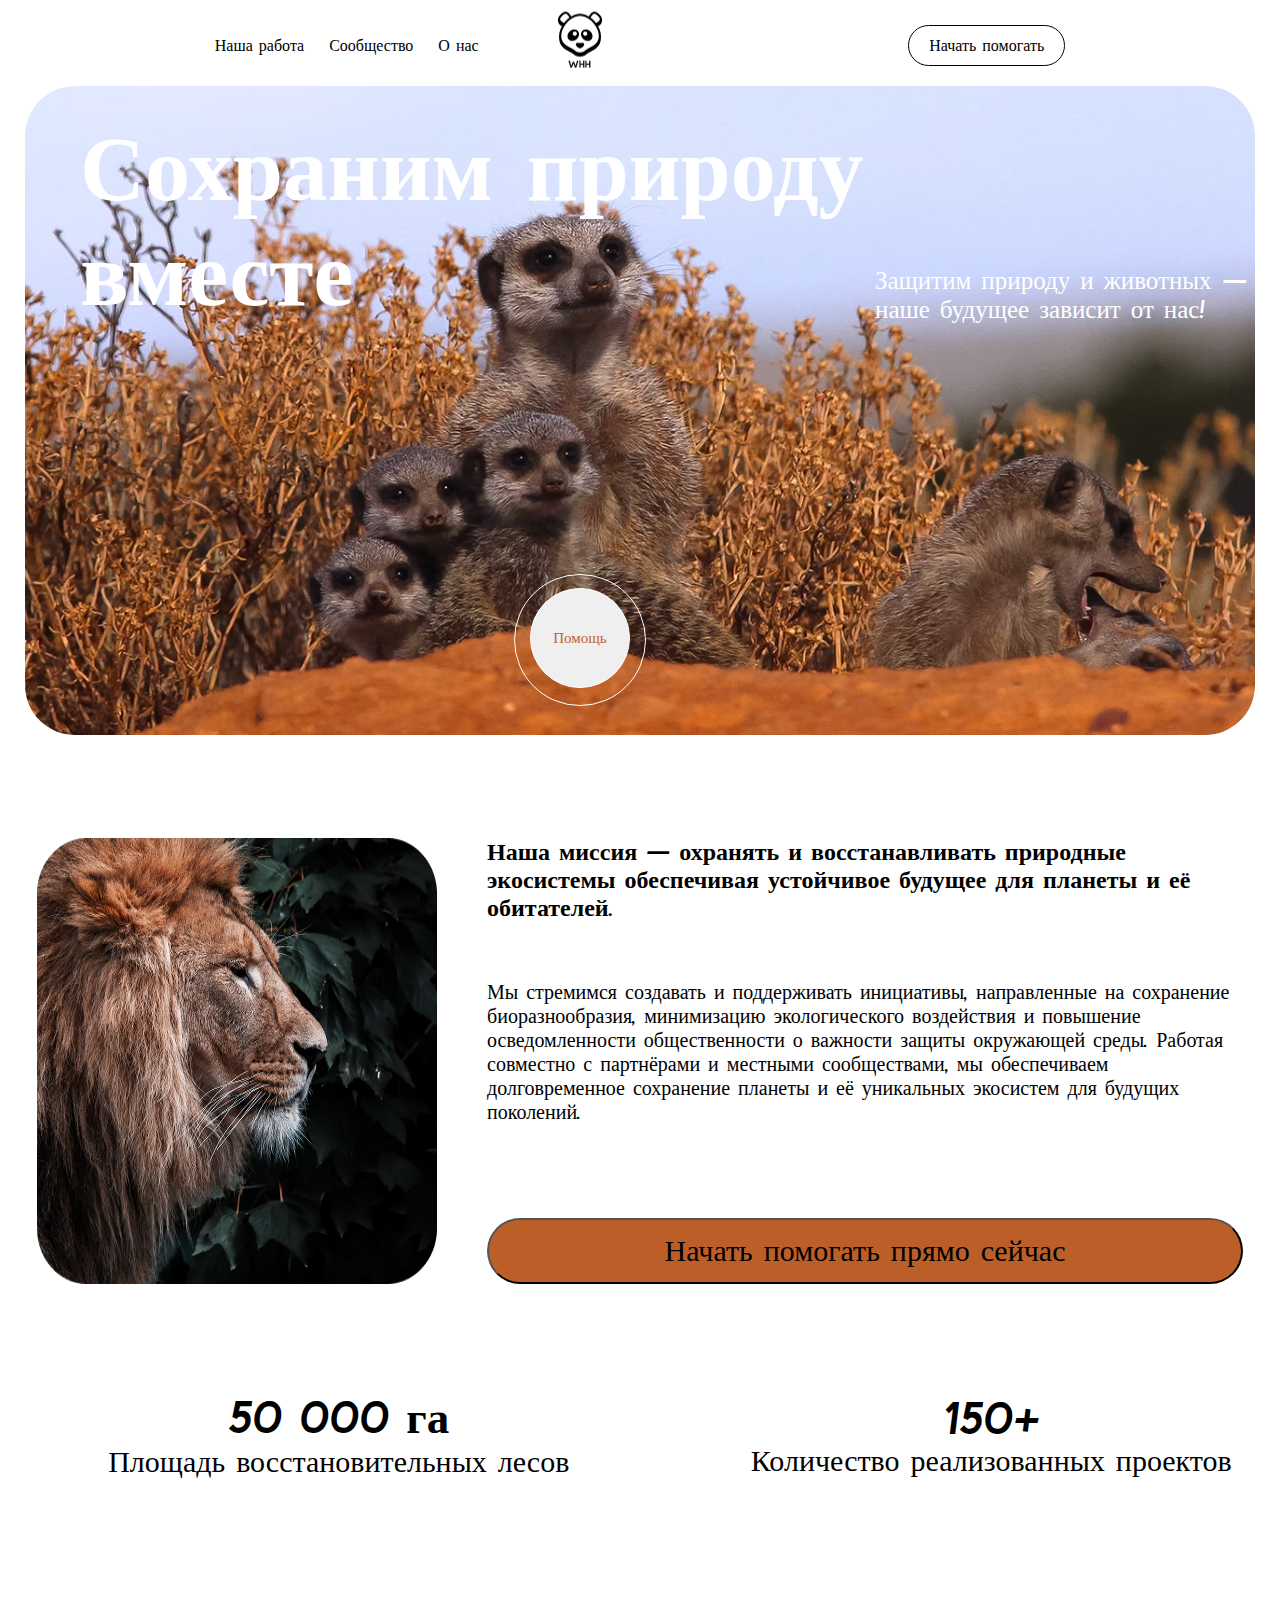
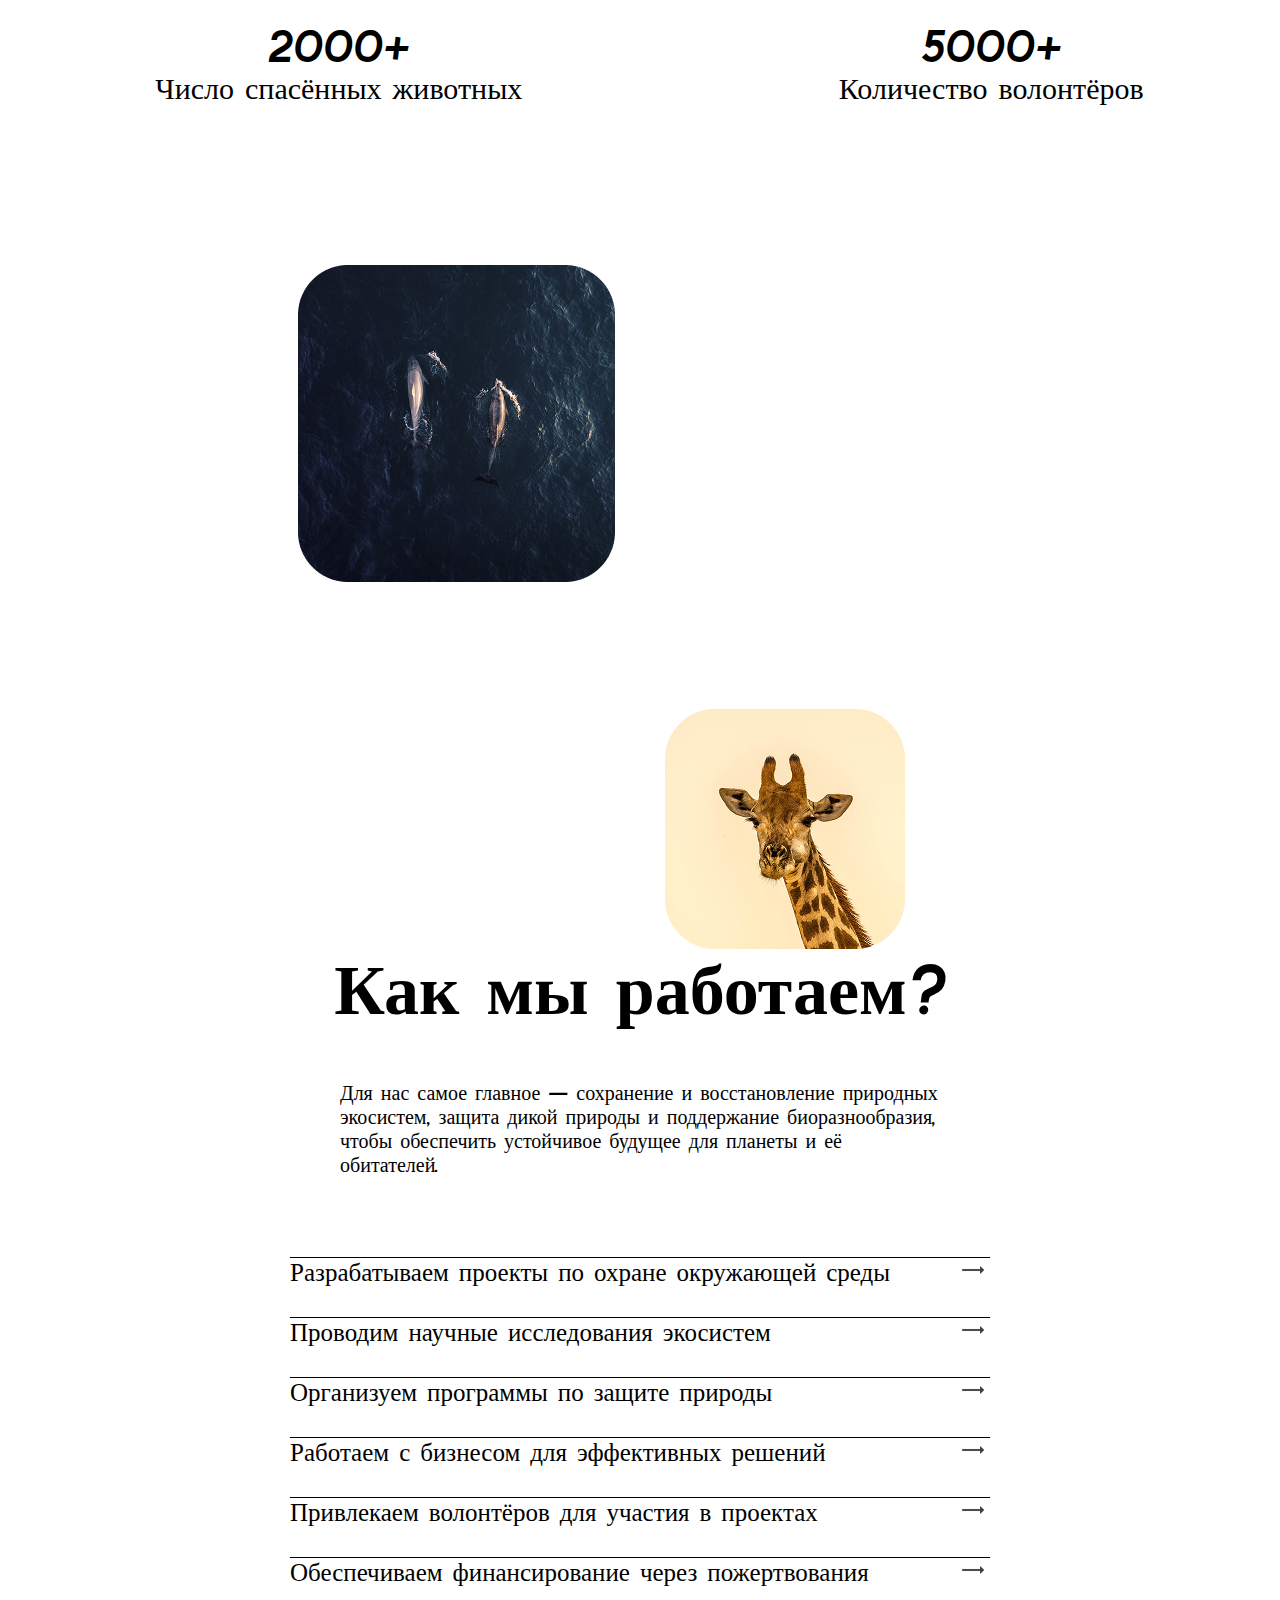
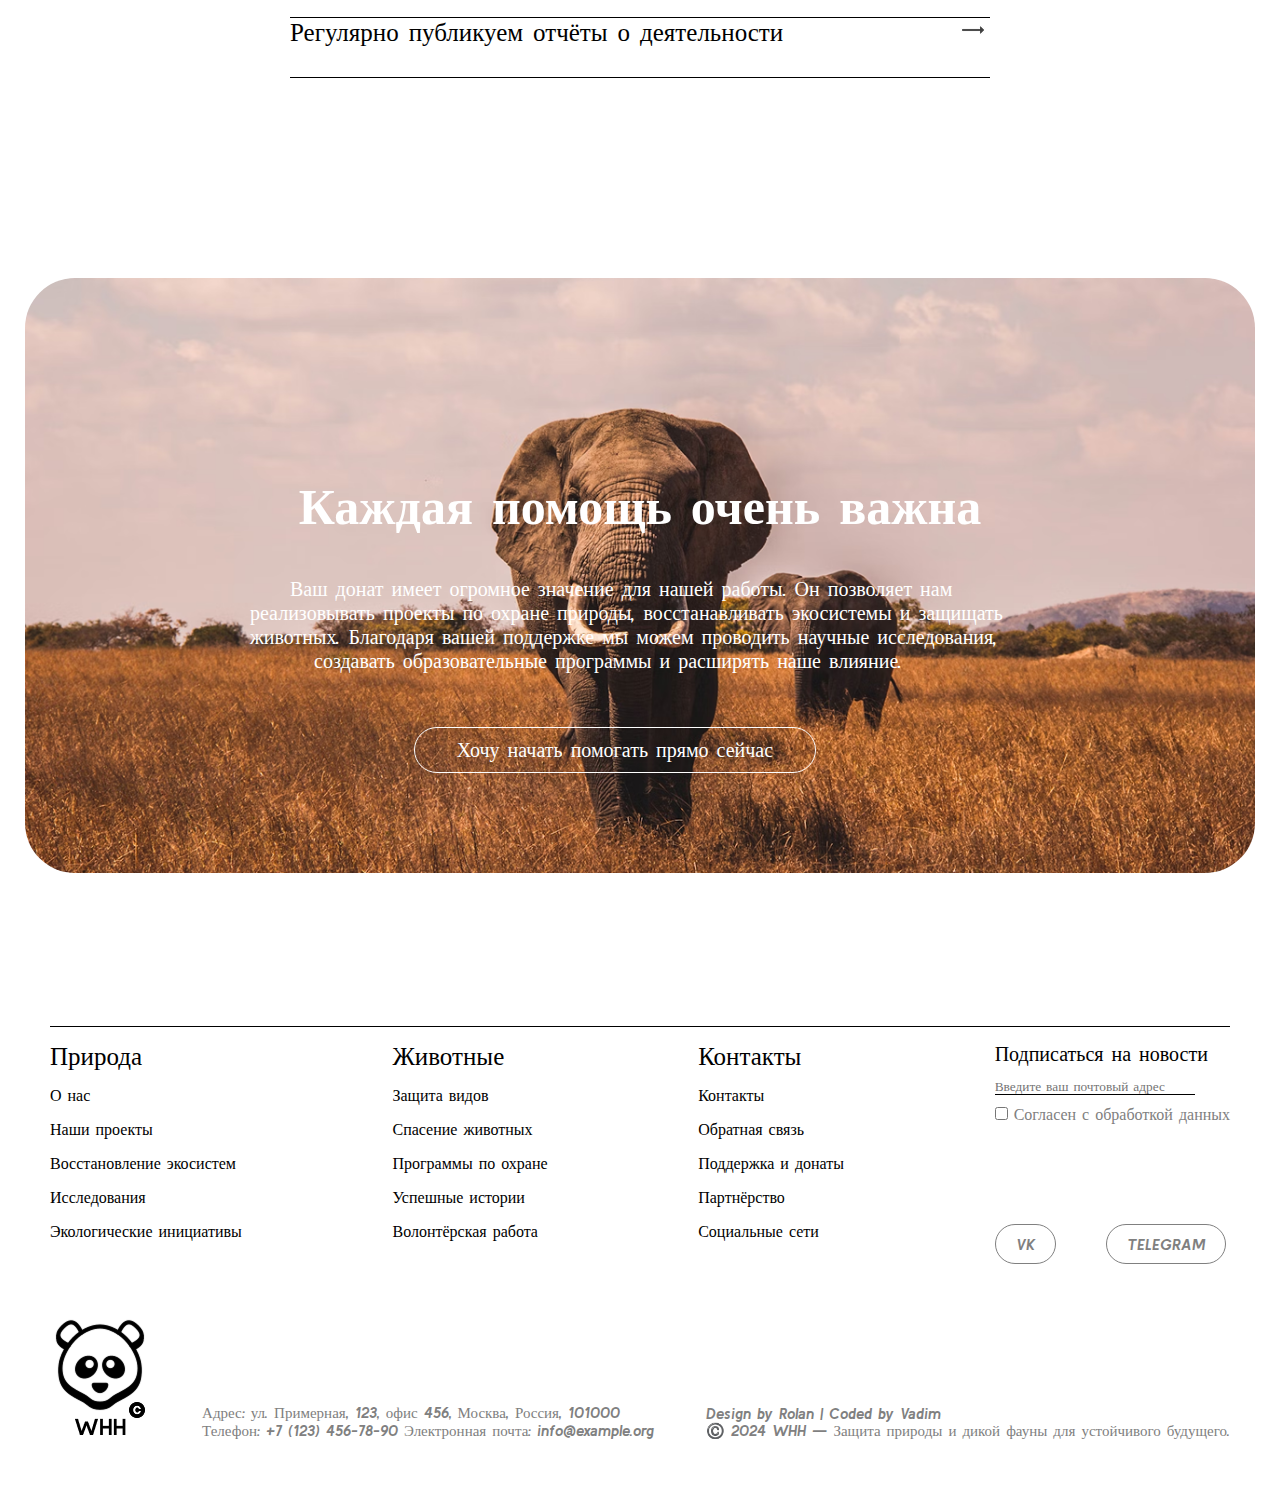
==== commit 06ad7bb2: "Update index.html" ====
--- a/index.html
+++ b/index.html
@@ -21,7 +21,7 @@
             <a href="#" class="start-help">Начать помогать</a>
         </nav>
         <div class="meerkats">
-            <img src="Картинка сурков.svg" alt="Сурки">
+            <img src="Картинка сурков.png" alt="Сурки">
             <h1>Сохраним природу вместе</h1>
             <p>Защитим природу и животных — наше будущее зависит от нас!</p>
             <button>Помощь</button>
--- a/style.css
+++ b/style.css
@@ -501,7 +501,11 @@
         height: 33px;
         font-size: 15px;
     }
-
+    
+    .section-2 div {
+        font-size: 15px;
+    }
+    
     .section-3 .photos {
         grid-template-columns: 1fr;
         grid-template-areas: 
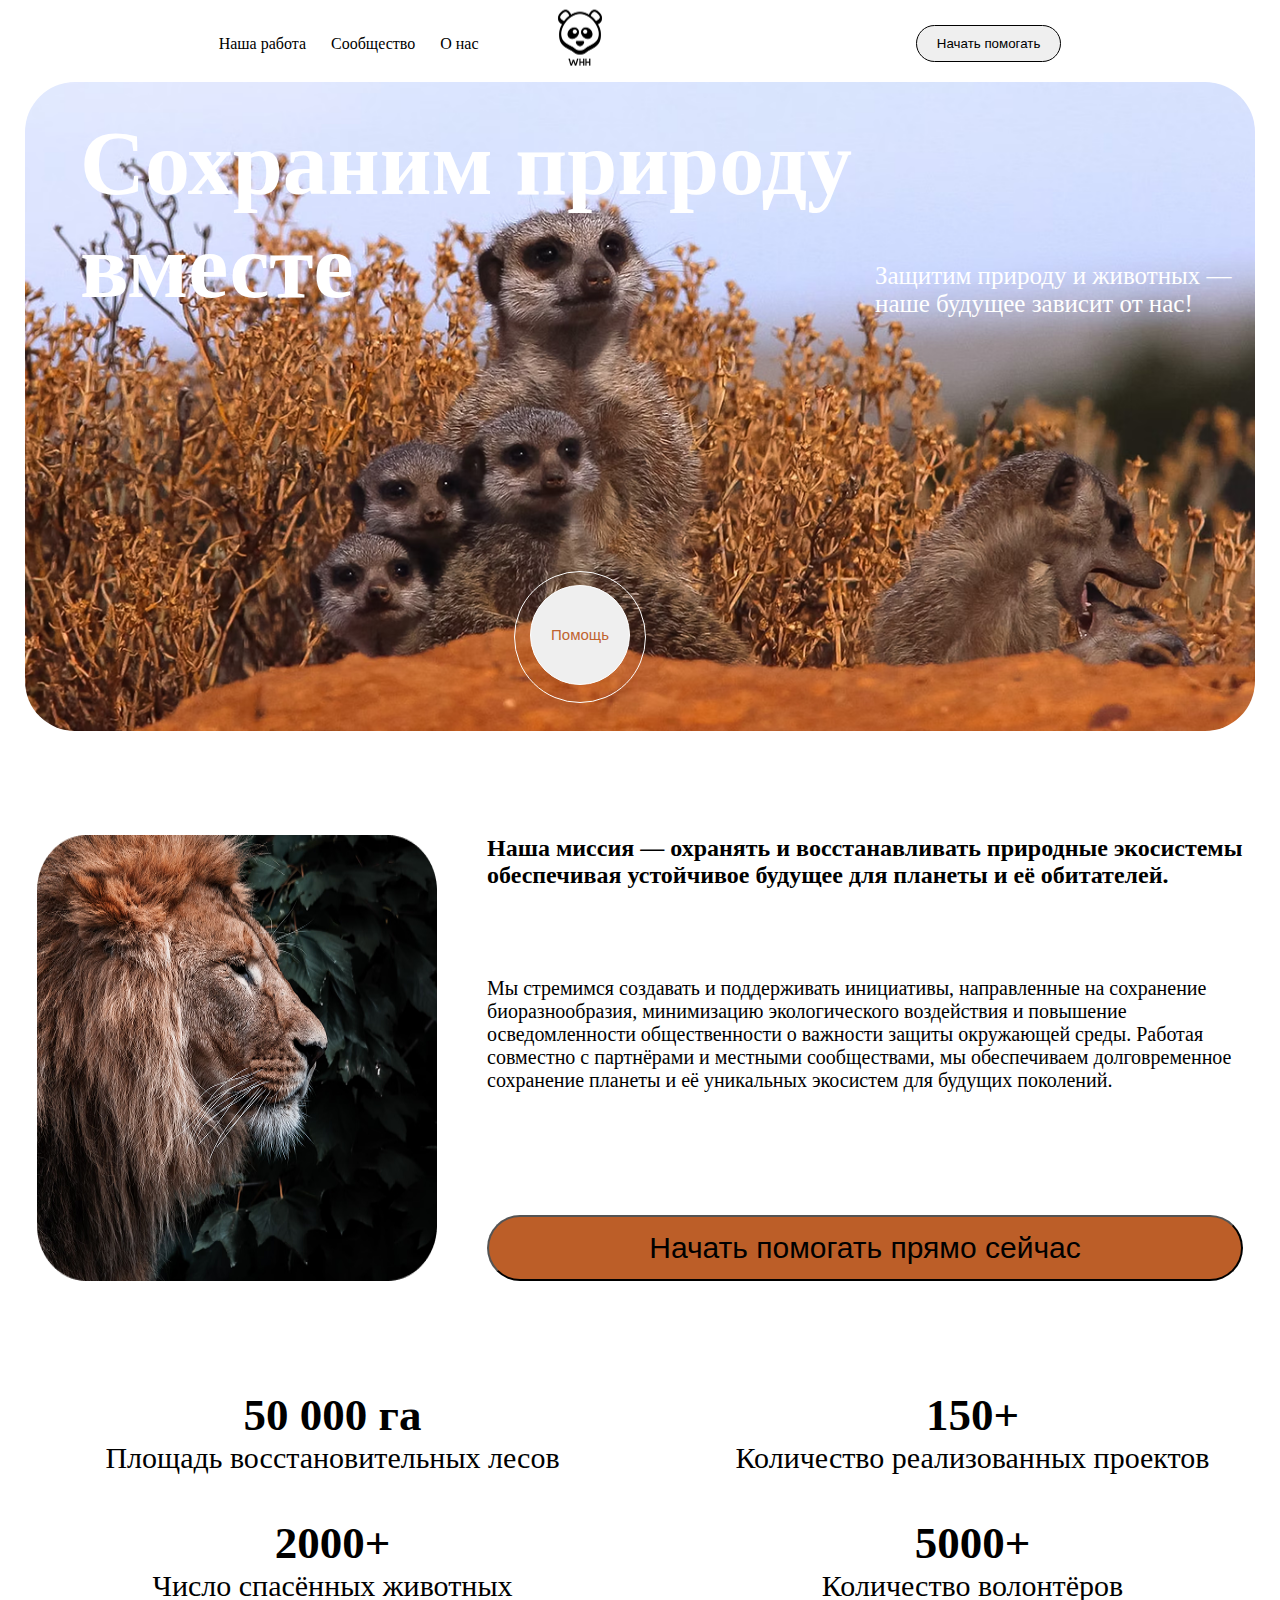
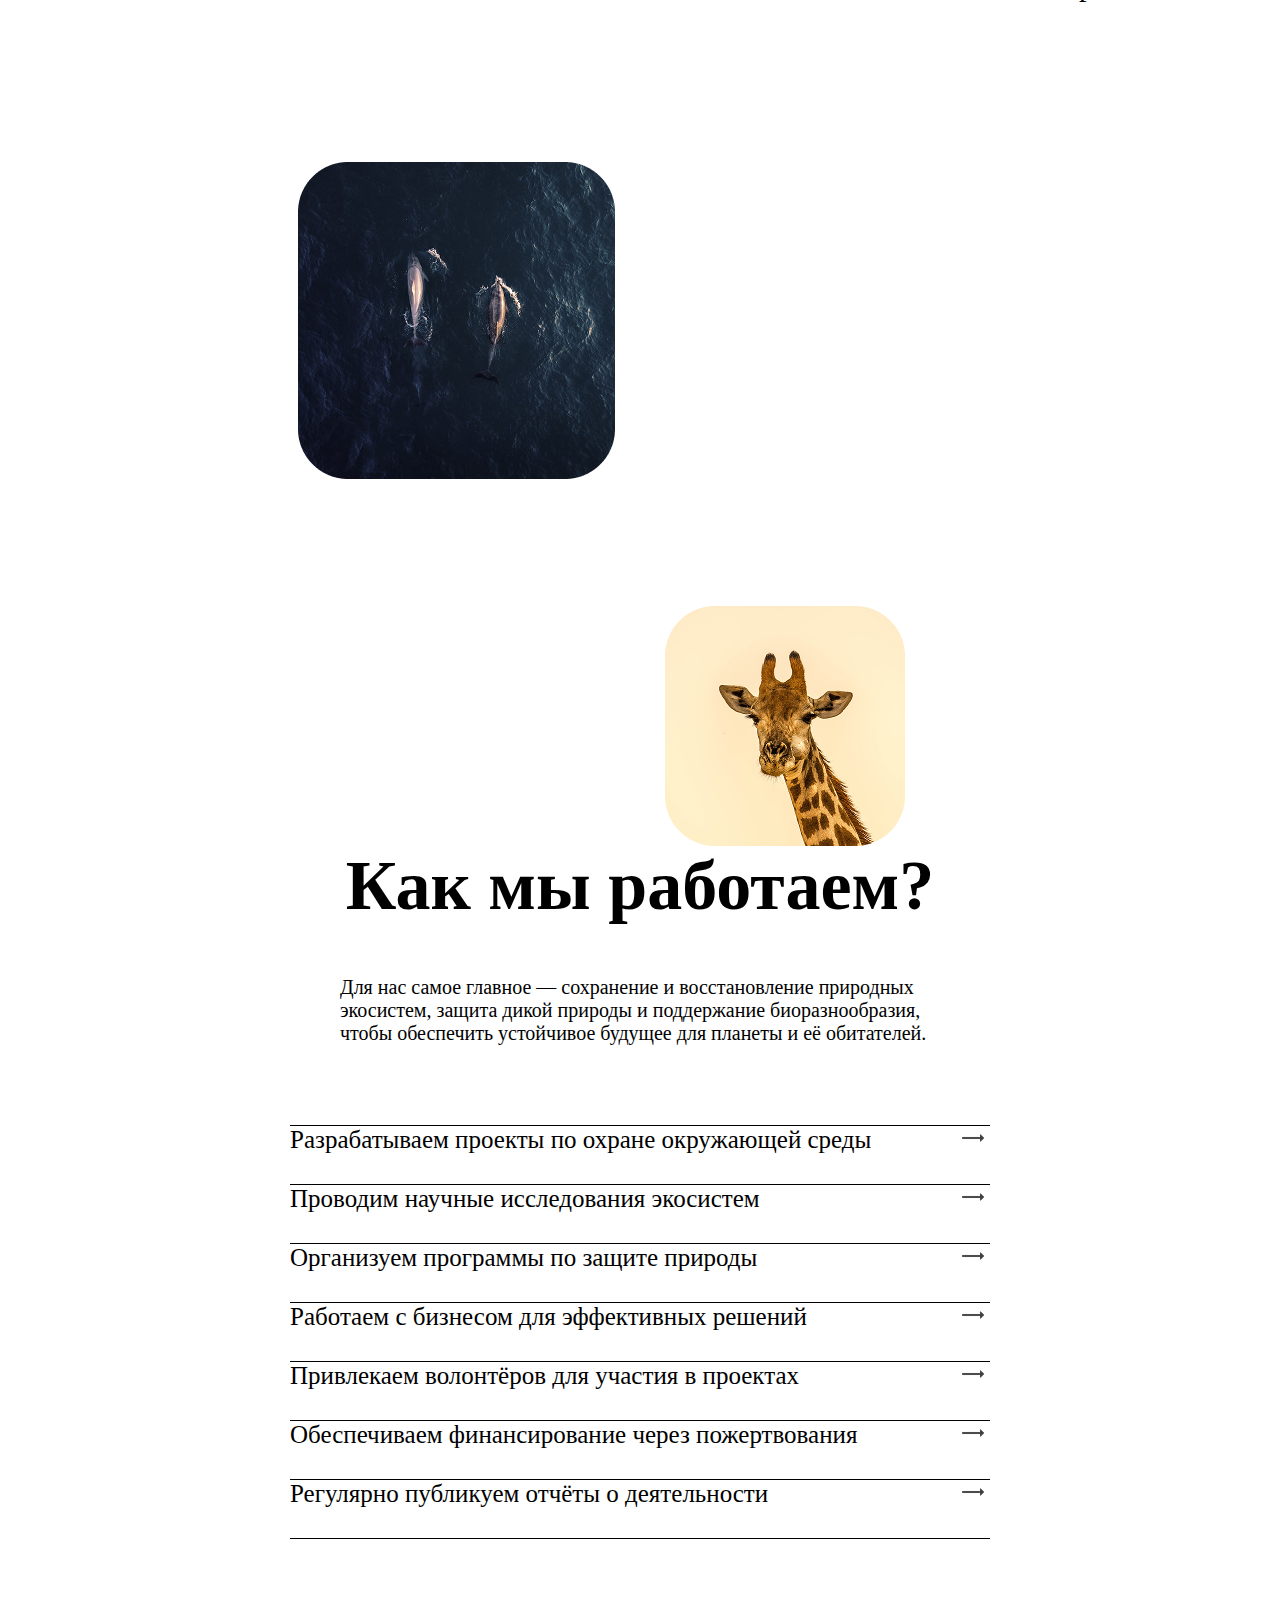
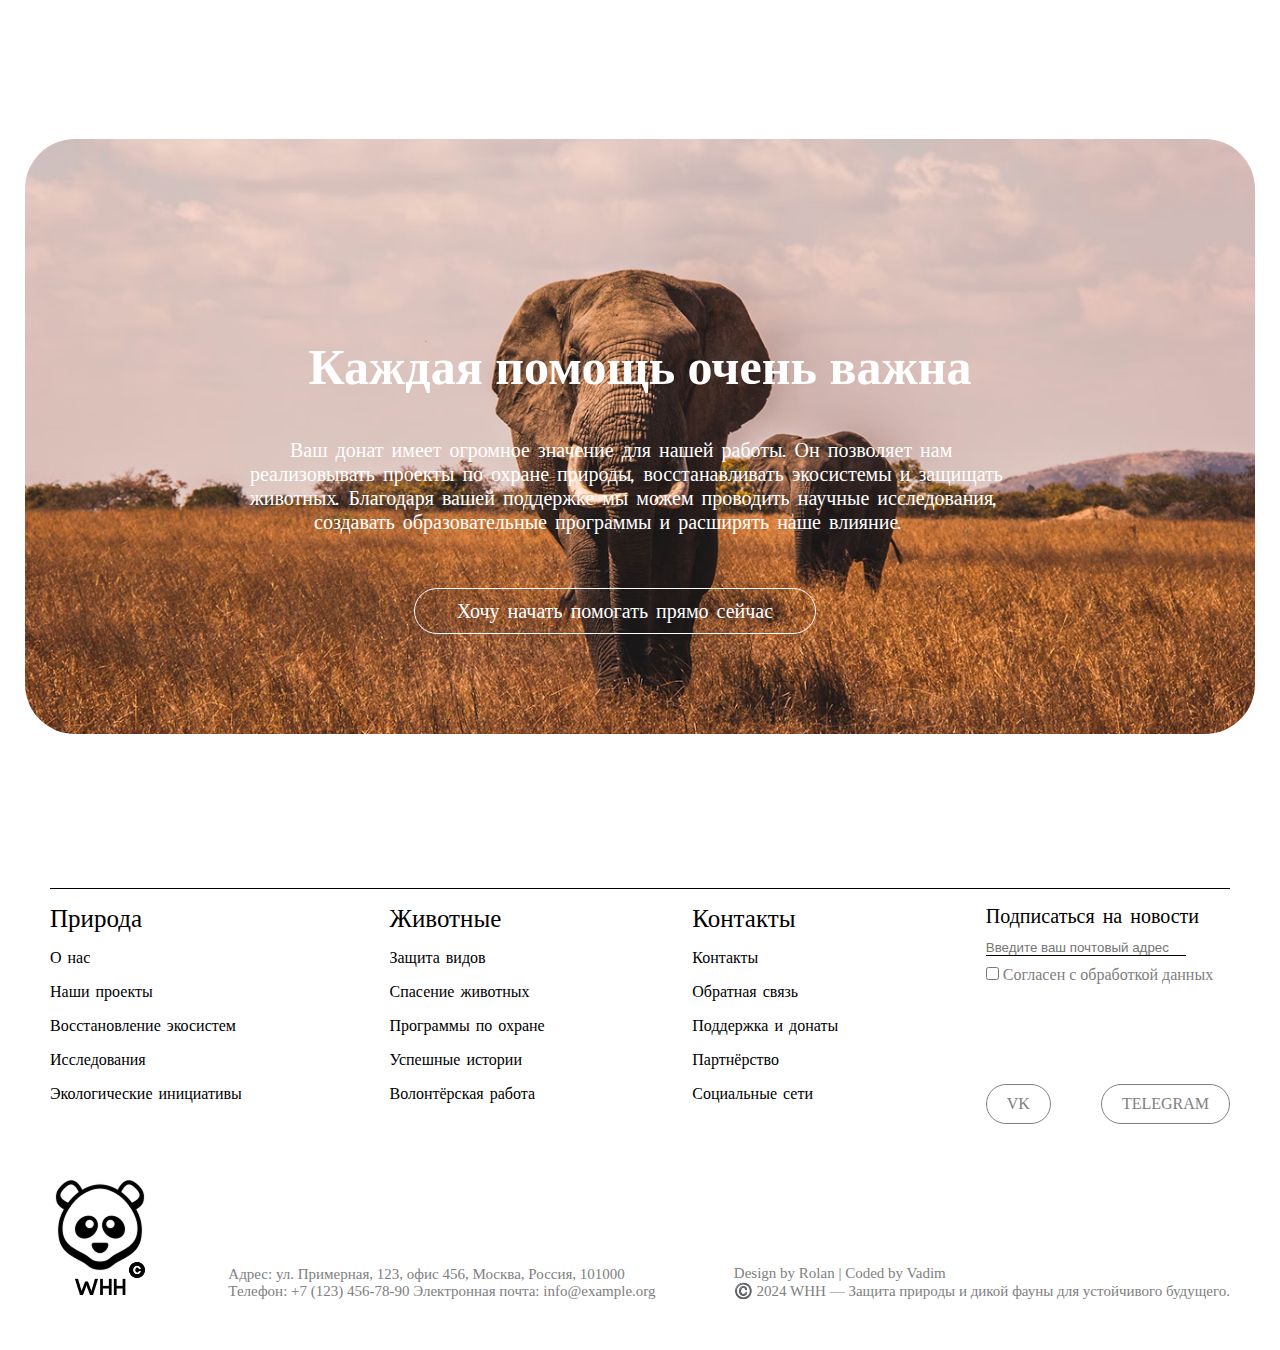
==== commit ffee2884: "Add href, folder pictures, hover to some objects" ====
--- a/index.html
+++ b/index.html
@@ -13,15 +13,15 @@
     <header>
         <nav>
             <div class="info">
-                <a href="#">Наша работа</a>
-                <a href="#">Сообщество</a>
-                <a href="#">О нас</a>
+                <a href="#section-1">Наша работа</a>
+                <a href="#section-2">Сообщество</a>
+                <a href="#section-3">О нас</a>
             </div>
-            <img src="Логотип в Header.png" alt="Логотип">
-            <a href="#" class="start-help">Начать помогать</a>
+            <img src="pictures/Логотип в Header.png" alt="Логотип">
+            <button href="#" class="start-help">Начать помогать</button>
         </nav>
         <div class="meerkats">
-            <img src="Картинка сурков.png" alt="Сурки">
+            <img src="pictures/Картинка сурков.png" alt="Сурки">
             <h1>Сохраним природу вместе</h1>
             <p>Защитим природу и животных — наше будущее зависит от нас!</p>
             <button>Помощь</button>
@@ -29,15 +29,15 @@
     </header>
 
     <main>
-        <div class="section-1">
-            <img src="Картинка льва.png" alt="Лев">
+        <div id="section-1">
+            <img src="pictures/Картинка льва.png" alt="Лев">
             <div class="description">
                 <h2>Наша миссия — охранять и восстанавливать природные экосистемы обеспечивая устойчивое будущее для планеты и её обитателей.</h2>
                 <p>Мы стремимся создавать и поддерживать инициативы, направленные на сохранение биоразнообразия, минимизацию экологического воздействия и повышение осведомленности общественности о важности защиты окружающей среды. Работая совместно с партнёрами и местными сообществами, мы обеспечиваем долговременное сохранение планеты и её уникальных экосистем для будущих поколений.</p>
                 <button>Начать помогать прямо сейчас</button>
             </div>
         </div>
-        <div class="section-2">
+        <div id="section-2">
             <div class="text-1">
                 <h2>50 000 га</h2>
                 <p>Площадь восстановительных лесов</p>
@@ -55,10 +55,10 @@
                 <p>Количество волонтёров</p>
             </div>
         </div>
-        <div class="section-3">
+        <div id="section-3">
             <div class="photos">
-                <img src="Картинка дельфинов.png" alt="Дельфины">
-                <img src="Картинка жирафа.png" alt="Жираф">
+                <img src="pictures/Картинка дельфинов.png" alt="Дельфины">
+                <img src="pictures/Картинка жирафа.png" alt="Жираф">
             </div>
             <div class="projects">
                 <h2>Как мы работаем?</h2>
@@ -75,7 +75,7 @@
             </div>
         </div>
         <div class="section-4">
-            <img src="Elephants.png" alt="Слон">
+            <img src="pictures/Elephants.png" alt="Слон">
             <div class="info-help">
                 <h2>Каждая помощь очень важна</h2>
                 <pre>                         Ваш донат имеет огромное значение для нашей работы. Он позволяет нам
@@ -126,7 +126,7 @@
             </div>
         </div>
         <div class="contact-info">
-            <img src="Panda.png" alt="Логотип">
+            <img src="pictures/Panda.png" alt="Логотип">
             <p>Адрес: ул. Примерная, 123, офис 456, Москва, Россия, 101000<br>Телефон: +7 (123) 456-78-90 Электронная почта: info@example.org</p>
             <p>Design by Rolan | Coded by Vadim<br>©️ 2024 WHH — Защита природы и дикой фауны для устойчивого будущего.</p>
         </div>
@@ -134,4 +134,4 @@
 
     <script src="1.js"></script>
 </body>
-</html>
+</html>--- a/style.css
+++ b/style.css
@@ -8,8 +8,8 @@
     src: url('Kulim_Park/KulimPark-BoldItalic.ttf');
 }
 
-* {
-    font-family: "Kulim Park", "sans-serif";
+html {
+    scroll-behavior: smooth;
 }
 
 a {
@@ -45,6 +45,7 @@
     border: 1px solid black;
     border-radius: 50px;
     padding: 10px 20px;
+    cursor: pointer;
 }
 
 .start-help:hover {
@@ -112,7 +113,7 @@
 }
 
 /* Лев и текст */
-.section-1 {
+#section-1 {
     display: flex;
     flex-wrap: wrap;
     justify-content: center;
@@ -120,43 +121,47 @@
     padding-top: 100px;
 }
 
-
-.section-1 .description {
+#section-1 .description {
     display: flex;
     flex-direction: column;
     gap: 40px;
 }
 
-.section-1 .description h2 {
+#section-1 .description h2 {
     width: 756px;
     height: 102px;
 }
 
-.section-1 .description p {
+#section-1 .description p {
     width: 751px;
     height: 138px;
     font-size: 20px;
 }
 
-.section-1 .description button {
+#section-1 .description button {
     margin-top: 60px;
     height: 66px;
     background-color: #BC5E28;
+    transition: background-color 0.5s ease;
     border-radius: 50px;
     font-size: 30px;
     cursor: pointer;
 }
 
+#section-1 .description button:hover {
+    background-color: #c8ff03;
+}
+
 /* Статистика */
-.section-2 {
+#section-2 {
     display: grid;
-    grid-template-columns: 50% 50%;
+    grid-template-columns: 1fr 1fr;
     padding-top: 100px;
     margin-left: 25px;
     gap: 25px;
 }
 
-.section-2 div {
+#section-2 div {
     display: flex;
     flex-direction: column;
     align-items: center;
@@ -165,20 +170,15 @@
     font-size: 30px;
 }
 
-.section-2 .text-1,
-.section-2 .text-2 {
-    margin-bottom: 100px;
-}
-
 /* 2 картинки и что компания делает */
-.section-3 {
+#section-3 {
     display: flex;
     flex-wrap: wrap;
     justify-content: space-around;
     padding-top: 150px;
 }
 
-.section-3 .photos {
+#section-3 .photos {
     display: grid;
     grid-template-columns: 1fr 1fr;
     grid-template-rows: 1fr 1fr;
@@ -188,32 +188,32 @@
     gap: 50px;
 }
 
-.section-3 .photos img:first-child {
+#section-3 .photos img:first-child {
     grid-area: dolphin;
 }
 
-.section-3 .photos img:last-child {
+#section-3 .photos img:last-child {
     grid-area: giraffe;
     align-self: flex-end;
 }
 
-.section-3 .projects {
+#section-3 .projects {
     display: flex;
     flex-direction: column;
     align-items: center;
     gap: 50px;
 }
 
-.section-3 .projects h2 {
+#section-3 .projects h2 {
     font-size: 70px;
 }
 
-.section-3 .projects p {
+#section-3 .projects p {
     width: 600px;
     font-size: 20px;
 }
 
-.section-3 .projects ul li {
+#section-3 .projects ul li {
     position: relative;
     width: 700px;
     list-style-type: none;
@@ -222,21 +222,21 @@
     font-size: 25px;
 }
 
-.section-3 .projects ul li a {
+#section-3 .projects ul li a {
     color: black;
 }
 
-.section-3 .projects ul li::after {
+#section-3 .projects ul li::after {
     position: absolute;
     right: 5px;
     content: url('Right\ Arrow.png')
 }
 
-.section-3 .projects ul {
+#section-3 .projects ul {
     border-bottom: 1px solid black;
 }
 
-.section-3 .projects ul li:last-child {
+#section-3 .projects ul li:last-child {
     margin-bottom: 30px;
 }
 
@@ -284,6 +284,7 @@
     width: 402px;
     color: white;
     background-color: transparent;
+    transition: background-color 0.5s ease;
     border-radius: 50px;
     border: 1px solid white;
     padding: 10px 30px;
@@ -293,7 +294,7 @@
 }
 
 .section-4 .info-help button:hover {
-    background-color: #BF632F;
+    background-color: #bf642fbe;
 }
 
 /* Подвал */
@@ -353,16 +354,23 @@
 }
 
 .info-all .subscribe-news .social-media a {
+    transition: background-color 0.3s ease;
     color:  gray;
     border: 1px solid gray;
     border-radius: 50px;
     padding: 10px 20px;
 }
 
+.info-all .subscribe-news .social-media a:hover {
+    background-color: rgba(220, 220, 220, 0.767);
+}
+
 .contact-info {
     display: flex;
+    flex-wrap: wrap;
     justify-content: space-between;
     align-items: flex-end;
+    gap: 10px;
     margin: 50px;
 }
 
@@ -456,13 +464,17 @@
         left: 0%;
     }
 
+    nav .info {
+        gap: 5px;
+    }
+    
     .meerkats h1 {
-        width: 300px;
-        font-size: 30px;
+        width: 200px;
+        font-size: 20px;
     }
     
     .meerkats p {
-        top: 80px;
+        top: 100px;
         right: 30px;
         width: 150px;
         font-size: 10px;
@@ -484,28 +496,37 @@
         right: -7px;
     }
 
+    .section-1 img {
+        width: 100%;
+    }
+
     .section-1 .description h2 {
         width: 300px;
-        height: 102px;
+        height: auto;
     }
     
     .section-1 .description p {
         width: 300px;
-        height: 138px;
+        height: auto;
         margin-top: 30px;
-        font-size: 15px;
+        font-size: 25px;
     }
     
     .section-1 .description button {
         margin-top: 60px;
         height: 33px;
+        width: 100%;
         font-size: 15px;
+    }
+
+    .section-2 {
+        grid-template-columns: 1fr;
     }
     
     .section-2 div {
         font-size: 15px;
     }
-    
+
     .section-3 .photos {
         grid-template-columns: 1fr;
         grid-template-areas: 
@@ -515,17 +536,17 @@
 
     .section-3 .projects h2 {
         margin-top: 50px;
-        width: 400px;
-        font-size: 40px;
+        width: 300px;
+        font-size: 30px;
     }
 
     .section-3 .projects p {
-        width: 400px;
+        width: 300px;
         font-size: 15px;
     }
 
     .section-3 .projects ul li {
-        width: 400px;
+        width: 200px;
     }
 
     .section-4 .info-help h2 {  
@@ -535,9 +556,9 @@
     
     .section-4 .info-help pre {
         top: 50%;
-        transform: translate(-10px,70px);
-        width: 500px;
-        font-size: 10px;
+        transform: translate(-135px,70px);
+        width: 200px;
+        font-size: 8px;
     }
     
     .section-4 .info-help button {
@@ -547,4 +568,8 @@
         width: 150px;
         font-size: 5px;
     }
-}
+
+    .contact-info {
+        gap: 50px;
+    }
+}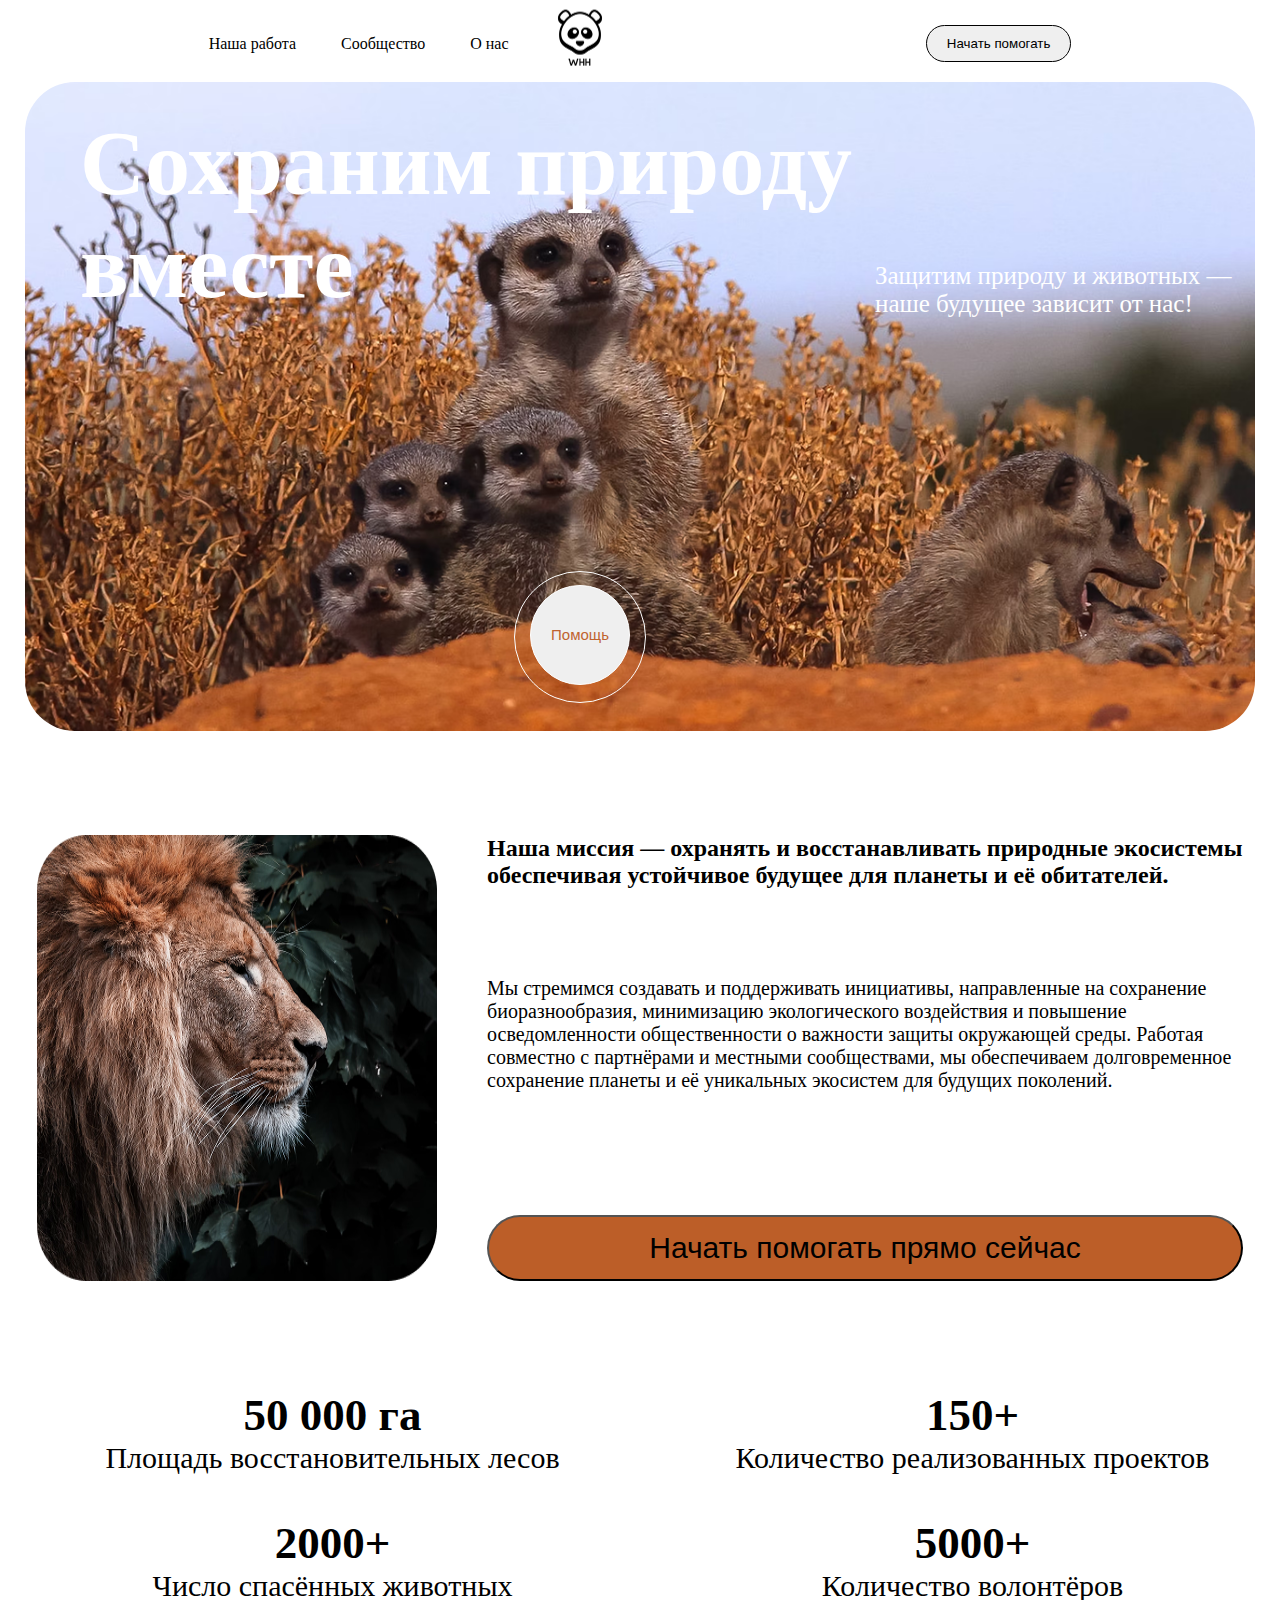
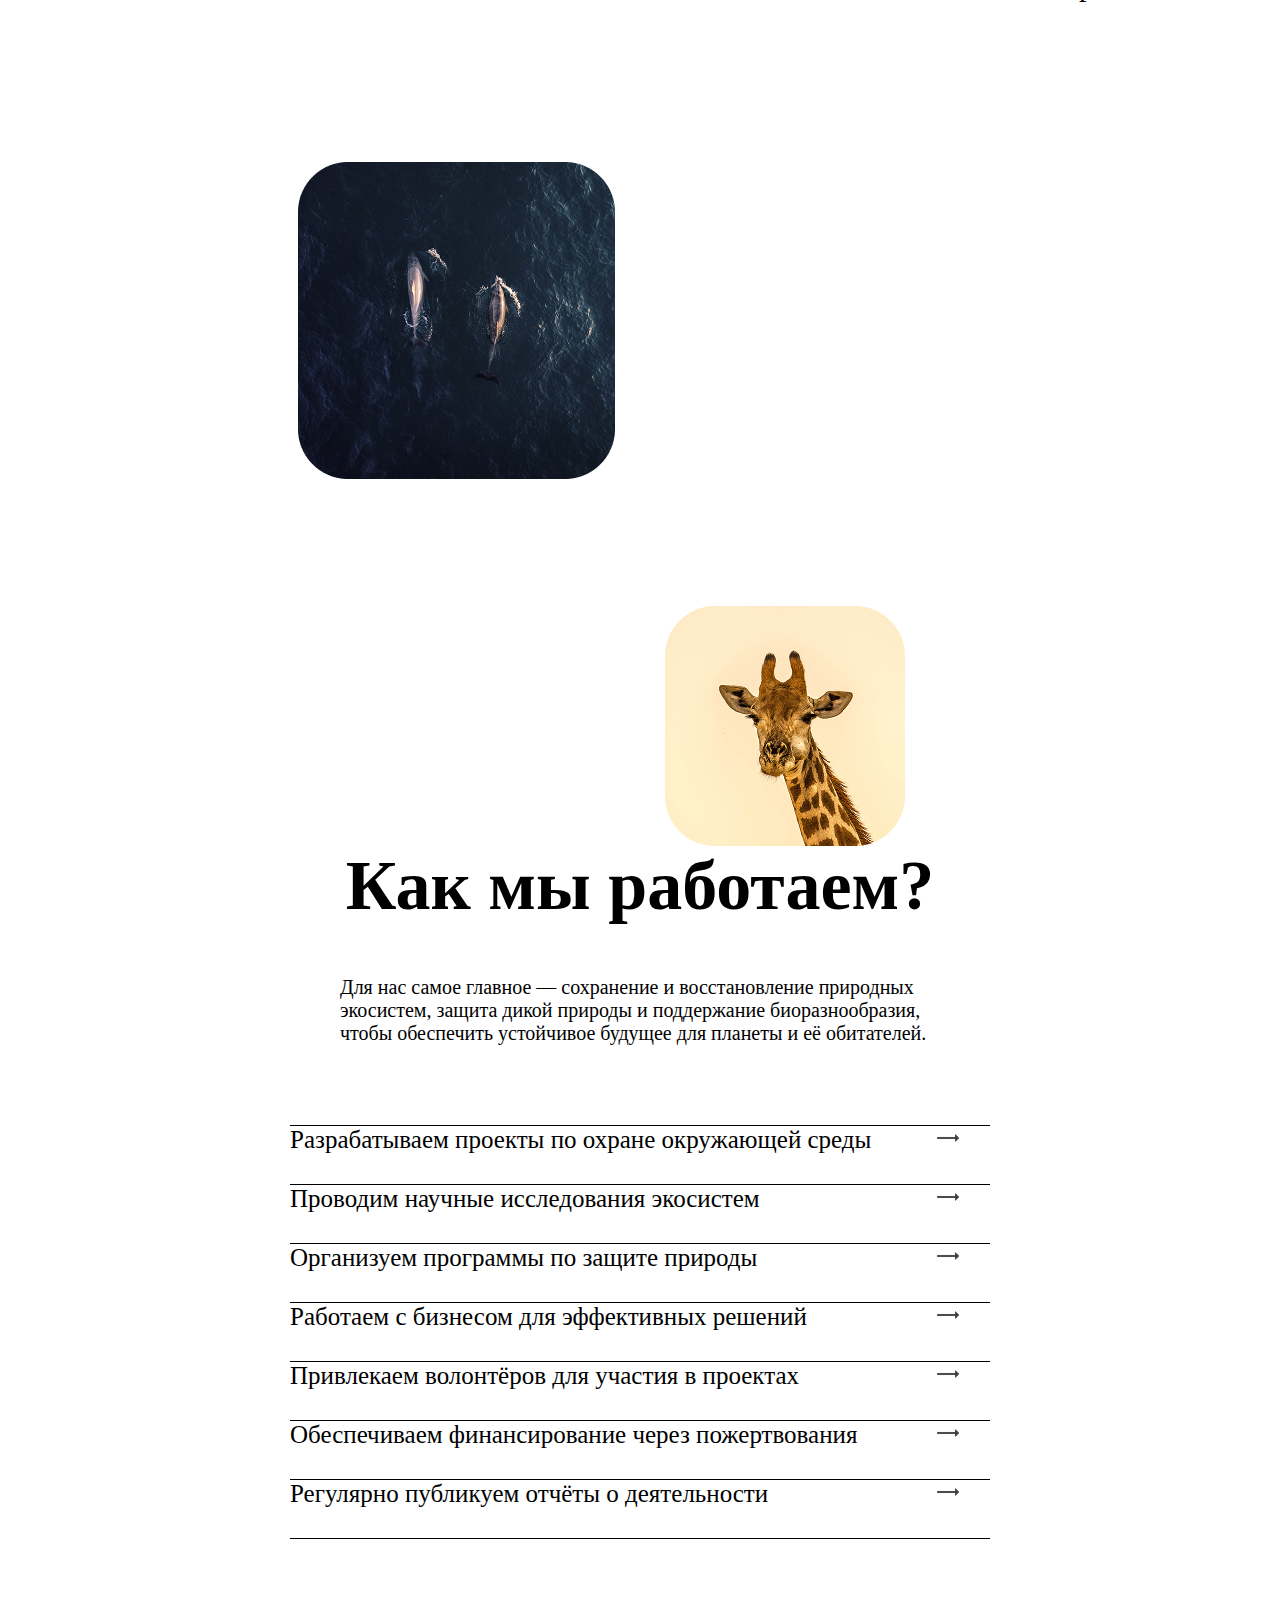
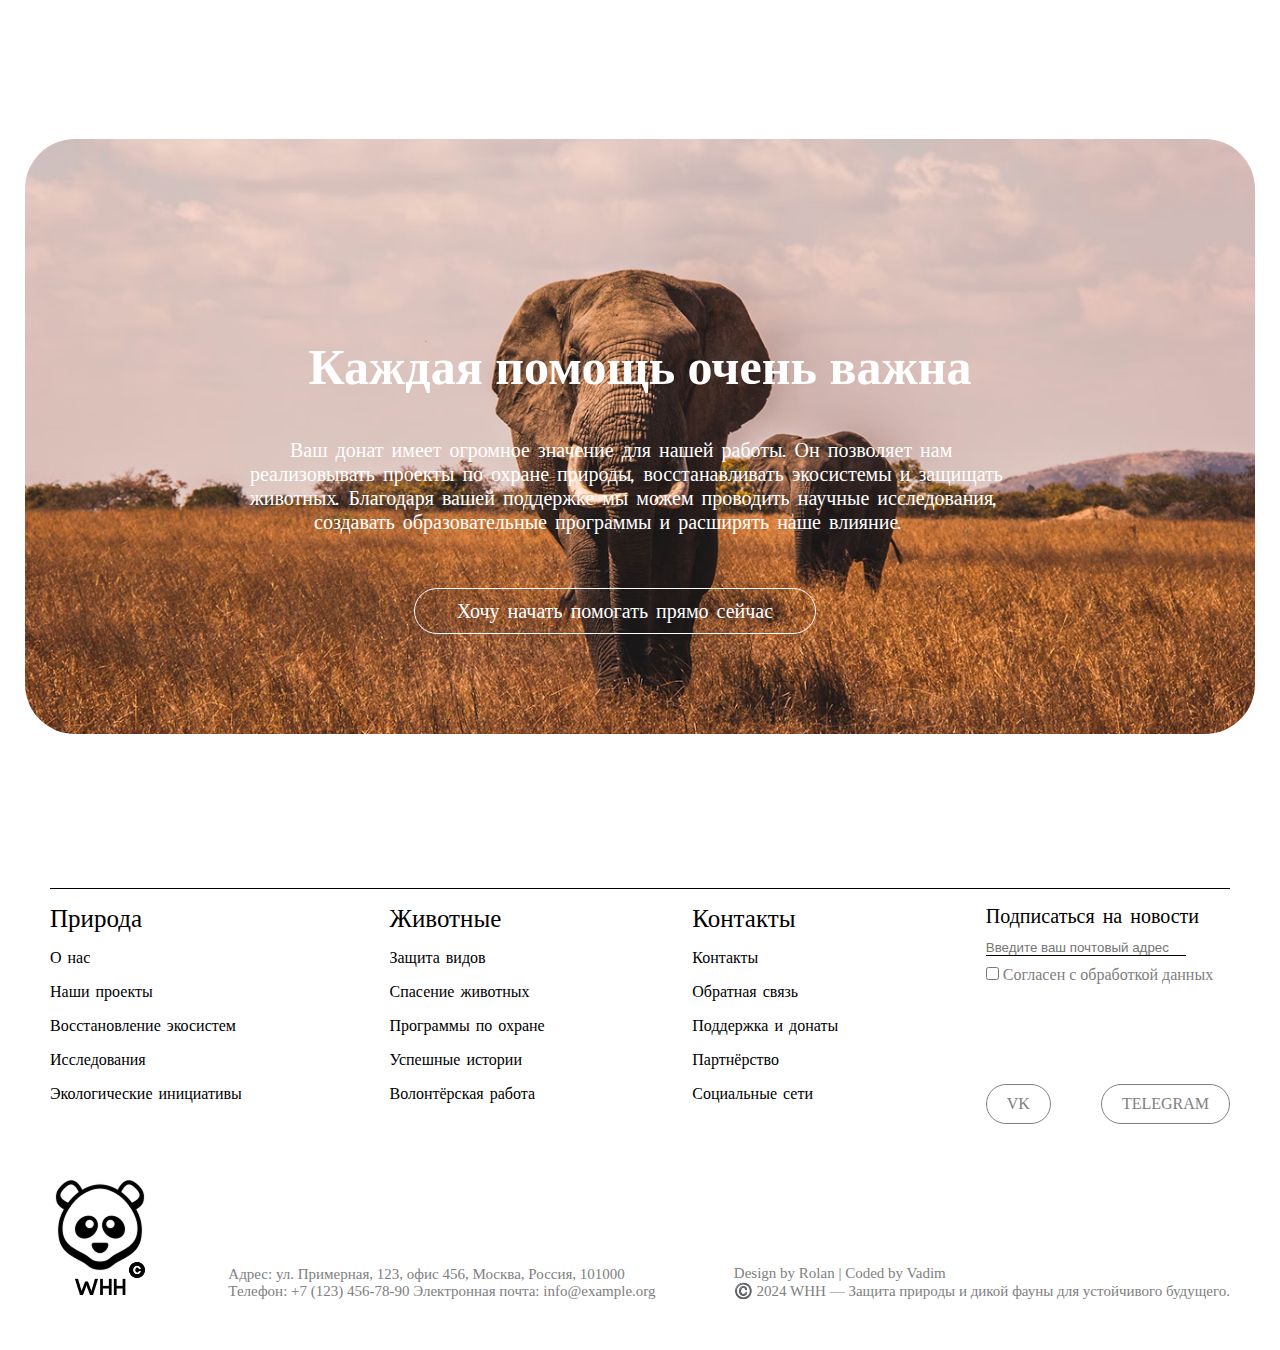
==== commit 8cb9aba2: "Added Form and Dicrement Delay's button" ====
--- a/index.html
+++ b/index.html
@@ -18,13 +18,13 @@
                 <a href="#section-3">О нас</a>
             </div>
             <img src="pictures/Логотип в Header.png" alt="Логотип">
-            <button href="#" class="start-help">Начать помогать</button>
+            <button href="#" class="start-help showForm-btn">Начать помогать</button>
         </nav>
         <div class="meerkats">
             <img src="pictures/Картинка сурков.png" alt="Сурки">
             <h1>Сохраним природу вместе</h1>
             <p>Защитим природу и животных — наше будущее зависит от нас!</p>
-            <button>Помощь</button>
+            <button class="showForm-btn">Помощь</button>
         </div>
     </header>
 
@@ -34,7 +34,7 @@
             <div class="description">
                 <h2>Наша миссия — охранять и восстанавливать природные экосистемы обеспечивая устойчивое будущее для планеты и её обитателей.</h2>
                 <p>Мы стремимся создавать и поддерживать инициативы, направленные на сохранение биоразнообразия, минимизацию экологического воздействия и повышение осведомленности общественности о важности защиты окружающей среды. Работая совместно с партнёрами и местными сообществами, мы обеспечиваем долговременное сохранение планеты и её уникальных экосистем для будущих поколений.</p>
-                <button>Начать помогать прямо сейчас</button>
+                <button class="showForm-btn">Начать помогать прямо сейчас</button>
             </div>
         </div>
         <div id="section-2">
@@ -82,8 +82,27 @@
                     реализовывать проекты по охране природы, восстанавливать экосистемы и защищать
                     животных. Благодаря вашей поддержке мы можем проводить научные исследования,
                             создавать образовательные программы и расширять наше влияние.</pre>
-                <button>Хочу начать помогать прямо сейчас</button>
+                <button class="showForm-btn">Хочу начать помогать прямо сейчас</button>
             </div>
+        </div>
+
+        <div id="form-send-div">
+            <form action="#" id="form-send">
+                <input type="text" name="userFirstName" id="userFirstName" placeholder="Имя*" required>
+    
+                <input type="text" name="userLastName" id="userLastName" placeholder="Фамилия*" required>
+    
+                <input type="email" name="userEmail" id="userEmail" placeholder="Почта*" required>
+    
+                <input type="tel" name="userPhone" id="userPhone" placeholder="Номер телефона">
+    
+                <label>
+                    Обработка персональных данных
+                    <input type="checkbox" name="isAgree" id="isAgree" required>
+                </label>
+                
+                <button type="submit">Помочь</button>
+            </form>
         </div>
     </main>
 
--- a/style.css
+++ b/style.css
@@ -8,6 +8,29 @@
     src: url('Kulim_Park/KulimPark-BoldItalic.ttf');
 }
 
+@keyframes slide {
+    from {
+        left: -50px;
+    }
+    to {
+        left: 50%
+    }
+}
+
+@keyframes size {
+    to {
+        font-size: 100%;
+    }
+}
+
+@keyframes switch {
+    to {
+        grid-template-areas: 
+        ". dolphin"
+        "giraffe .";
+    }
+}
+
 html {
     scroll-behavior: smooth;
 }
@@ -27,7 +50,7 @@
 
 nav .info {
     display: flex;
-    gap: 25px;
+    gap: 45px;
 }
 
 nav img {
@@ -38,7 +61,12 @@
 }
 
 nav a {
+    transition: font-size 0.3s ease;
     color: black;
+}
+
+nav a:hover {
+    font-size: 18px;
 }
 
 .start-help {
@@ -86,7 +114,6 @@
 .meerkats button {
     position: absolute;
     bottom: 50px;
-    left: 50%;
     transform: translateX(-165px);
     width: 200px;
     height: 200px;
@@ -95,6 +122,10 @@
     font-size: 22px;
     cursor: pointer;
     color: #BF632F;
+    animation-name: slide;
+    animation-duration: 5s;
+    animation-delay: 1s;
+    animation-fill-mode: both;
 }
 
 .meerkats button::before {
@@ -170,6 +201,13 @@
     font-size: 30px;
 }
 
+#section-2 div h2 {
+    animation: size;
+    animation-duration: 2s;
+    animation-iteration-count: infinite;
+    animation-direction: alternate;
+}
+
 /* 2 картинки и что компания делает */
 #section-3 {
     display: flex;
@@ -186,6 +224,11 @@
     "dolphin ."
     ". giraffe";
     gap: 50px;
+    animation-name: switch;
+    animation-duration: 3s;
+    animation-timing-function: ease-in-out;
+    animation-iteration-count: infinite;
+    animation-direction: alternate;
 }
 
 #section-3 .photos img:first-child {
@@ -207,7 +250,6 @@
 #section-3 .projects h2 {
     font-size: 70px;
 }
-
 #section-3 .projects p {
     width: 600px;
     font-size: 20px;
@@ -228,8 +270,13 @@
 
 #section-3 .projects ul li::after {
     position: absolute;
-    right: 5px;
-    content: url('Right\ Arrow.png')
+    right: 30px;
+    transition: right 0.3s ease;
+    content: url('pictures/Right\ Arrow.png')
+}
+
+#section-3 .projects ul li:hover::after {
+    right: 0;
 }
 
 #section-3 .projects ul {
@@ -297,6 +344,44 @@
     background-color: #bf642fbe;
 }
 
+#form-send {
+    display: none;
+    flex-direction: column;
+    align-items: center;
+    gap: 10px;
+    margin-top: 50px;
+    opacity: 0;
+    transition: opacity 0.5s ease;
+}
+
+#form-send input {
+    height: 20px;
+    border: none;
+    border-bottom: 1px solid black;
+}
+
+#form-send label {
+    display: flex;
+    gap: 5px;
+}
+
+#form-send button {
+    padding: 10px 50px;
+    border-radius: 50px;
+    color: #a200ff;
+    background-color: transparent;
+    background-image: url('pictures/hearts.jpg');
+    background-size: 0%;
+    background-repeat: no-repeat;
+    transition: background-size 0.3s ease-in-out;
+    cursor: pointer;
+}
+
+#form-send button:hover {
+    background-size: 100%;
+    background-position: 5px -5px;
+}
+
 /* Подвал */
 footer {
     margin-top: 150px;
@@ -322,8 +407,24 @@
 }
 
 .info-all ul li a {
+    position: relative;
     font-family: "Kulim Park", "sans-serif";
     color: black;
+}
+
+.info-all ul li a::after {
+    position: absolute;
+    left: 0;
+    bottom: -5px;
+    width: 0;
+    height: 2px;
+    background-color: black;
+    transition: width 0.3s ease;
+    content: "";
+}
+
+.info-all ul li a:hover::after {
+    width: 100%;
 }
 
 .info-all .subscribe-news {
@@ -341,6 +442,10 @@
     border-bottom: 1px solid black;
     width: 200px;
     margin-bottom: 10px;
+}
+
+.info-all .subscribe-news input:focus {
+    outline: none;
 }
 
 .info-all .subscribe-news label[for="persData"] {
@@ -406,7 +511,6 @@
         height: 130px;
     }
 }
-
 @media (max-width: 1000px) {
     .meerkats h1 {
         top: 30px;
@@ -482,7 +586,6 @@
     
     .meerkats button {
         bottom: 50px;
-        left: 50%;
         transform: translate(-30px, 30px);
         width: 50px;
         height: 50px;
@@ -496,56 +599,57 @@
         right: -7px;
     }
 
-    .section-1 img {
+    #section-1 img {
         width: 100%;
     }
 
-    .section-1 .description h2 {
+    #section-1 .description h2 {
         width: 300px;
         height: auto;
     }
     
-    .section-1 .description p {
+    #section-1 .description p {
         width: 300px;
         height: auto;
         margin-top: 30px;
         font-size: 25px;
     }
     
-    .section-1 .description button {
+    #section-1 .description button {
         margin-top: 60px;
         height: 33px;
         width: 100%;
         font-size: 15px;
     }
 
-    .section-2 {
+    #section-2 {
         grid-template-columns: 1fr;
     }
     
-    .section-2 div {
+    #section-2 div {
         font-size: 15px;
     }
 
-    .section-3 .photos {
+    #section-3 .photos {
         grid-template-columns: 1fr;
         grid-template-areas: 
         "dolphin"
         "giraffe";
-    }
-
-    .section-3 .projects h2 {
+        animation-name: none;
+    }
+
+    #section-3 .projects h2 {
         margin-top: 50px;
         width: 300px;
         font-size: 30px;
     }
 
-    .section-3 .projects p {
+    #section-3 .projects p {
         width: 300px;
         font-size: 15px;
     }
 
-    .section-3 .projects ul li {
+    #section-3 .projects ul li {
         width: 200px;
     }
 
@@ -572,4 +676,4 @@
     .contact-info {
         gap: 50px;
     }
-}+}
